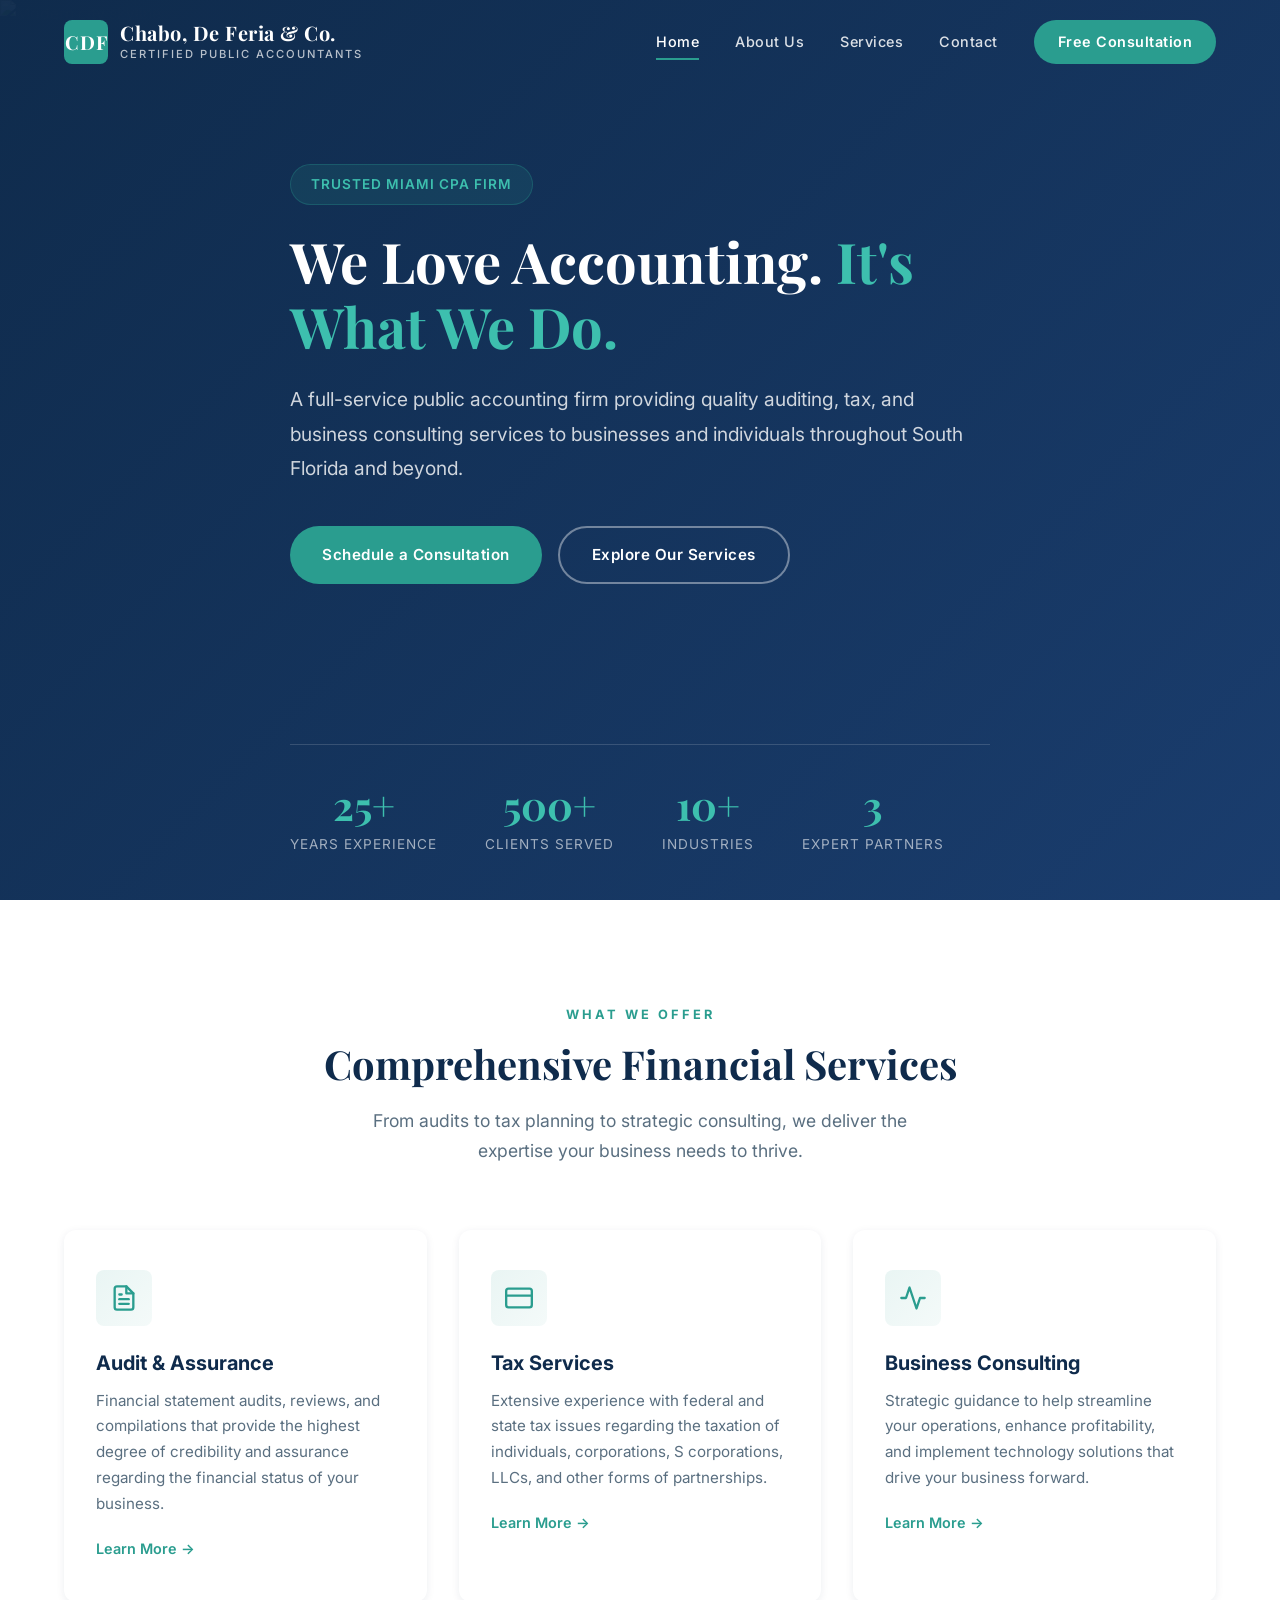
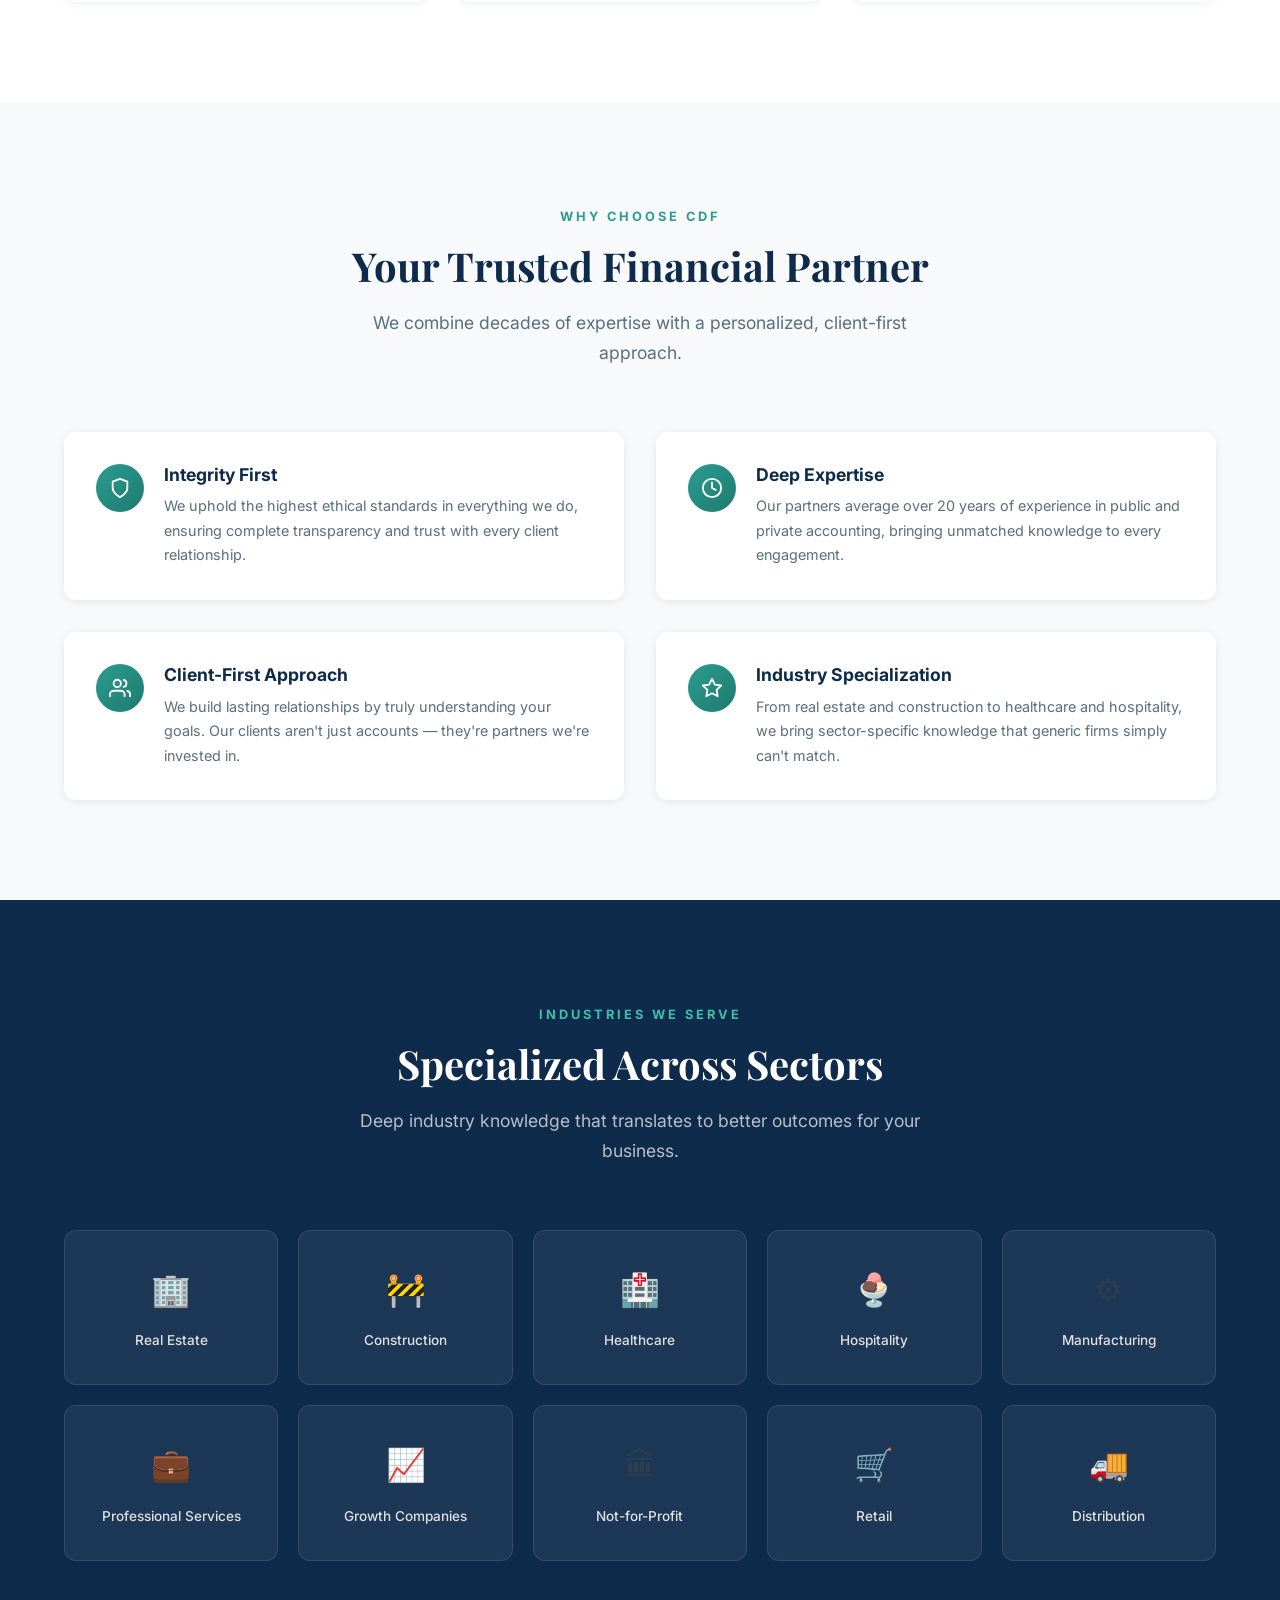
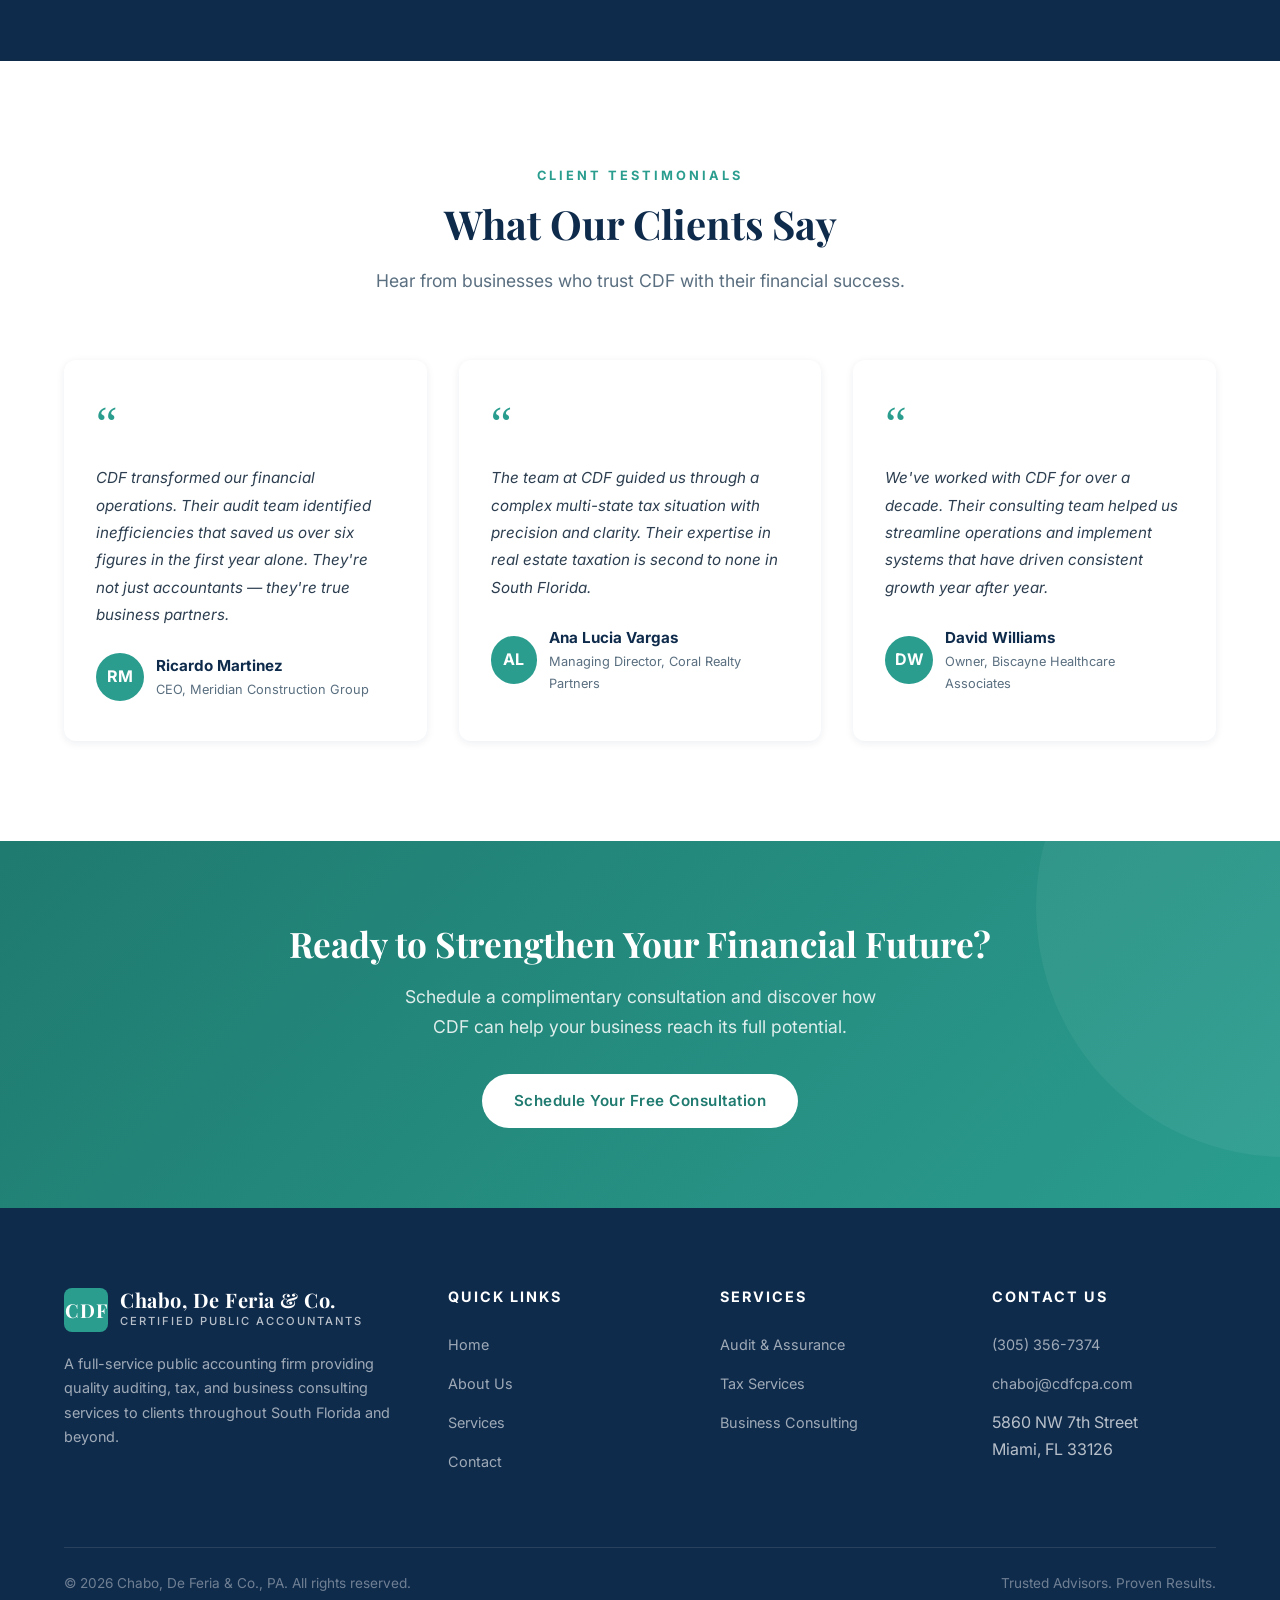
==== index.html @ 5c06ad26 "new file:   .claude/settings.json 	new file:   .claude/settings.local.json 	new file:   about.html 	" ====
<!DOCTYPE html>
<html lang="en">
<head>
    <meta charset="UTF-8">
    <meta name="viewport" content="width=device-width, initial-scale=1.0">
    <meta name="description" content="Chabo, De Feria & Co., PA - A full service public accounting firm providing quality auditing, tax, and business consulting services in Miami, FL.">
    <title>CDF CPA | Chabo, De Feria & Co., PA | Miami CPA Firm</title>
    <link rel="preconnect" href="https://fonts.googleapis.com">
    <link rel="preconnect" href="https://fonts.gstatic.com" crossorigin>
    <link href="https://fonts.googleapis.com/css2?family=Inter:wght@400;500;600;700&family=Playfair+Display:wght@600;700;800&display=swap" rel="stylesheet">
    <link rel="stylesheet" href="css/styles.css">
</head>
<body>

    <!-- Header -->
    <header class="header" id="header">
        <div class="container">
            <a href="index.html" class="logo">
                <div class="logo-mark">CDF</div>
                <div class="logo-text">
                    <span class="firm-name">Chabo, De Feria & Co.</span>
                    <span class="firm-subtitle">Certified Public Accountants</span>
                </div>
            </a>
            <nav class="nav-menu" id="navMenu">
                <a href="index.html" class="active">Home</a>
                <a href="about.html">About Us</a>
                <a href="services.html">Services</a>
                <a href="contact.html">Contact</a>
                <a href="contact.html" class="nav-cta">Free Consultation</a>
            </nav>
            <div class="nav-toggle" id="navToggle">
                <span></span>
                <span></span>
                <span></span>
            </div>
        </div>
    </header>

    <!-- Hero Section -->
    <section class="hero">
        <div class="hero-bg">
            <img src="https://images.unsplash.com/photo-1486406146926-c627a92ad1ab?w=1920&q=80" alt="Modern city skyline">
        </div>
        <div class="hero-overlay"></div>
        <div class="container">
            <div class="hero-content fade-up">
                <div class="hero-badge">Trusted Miami CPA Firm</div>
                <h1>We Love Accounting. <span>It's What We Do.</span></h1>
                <p>A full-service public accounting firm providing quality auditing, tax, and business consulting services to businesses and individuals throughout South Florida and beyond.</p>
                <div class="hero-buttons">
                    <a href="contact.html" class="btn btn-primary">Schedule a Consultation</a>
                    <a href="services.html" class="btn btn-secondary">Explore Our Services</a>
                </div>
            </div>
            <div class="hero-stats fade-up">
                <div class="hero-stat">
                    <div class="stat-number">25+</div>
                    <div class="stat-label">Years Experience</div>
                </div>
                <div class="hero-stat">
                    <div class="stat-number">500+</div>
                    <div class="stat-label">Clients Served</div>
                </div>
                <div class="hero-stat">
                    <div class="stat-number">10+</div>
                    <div class="stat-label">Industries</div>
                </div>
                <div class="hero-stat">
                    <div class="stat-number">3</div>
                    <div class="stat-label">Expert Partners</div>
                </div>
            </div>
        </div>
    </section>

    <!-- Services Overview -->
    <section class="section">
        <div class="container">
            <div class="section-header fade-up">
                <span class="overline">What We Offer</span>
                <h2>Comprehensive Financial Services</h2>
                <p>From audits to tax planning to strategic consulting, we deliver the expertise your business needs to thrive.</p>
            </div>
            <div class="services-grid">
                <div class="service-card fade-up">
                    <div class="service-icon">
                        <svg width="28" height="28" viewBox="0 0 24 24" fill="none" stroke="currentColor" stroke-width="2" stroke-linecap="round" stroke-linejoin="round"><path d="M14 2H6a2 2 0 0 0-2 2v16a2 2 0 0 0 2 2h12a2 2 0 0 0 2-2V8z"></path><polyline points="14 2 14 8 20 8"></polyline><line x1="16" y1="13" x2="8" y2="13"></line><line x1="16" y1="17" x2="8" y2="17"></line><polyline points="10 9 9 9 8 9"></polyline></svg>
                    </div>
                    <h3>Audit & Assurance</h3>
                    <p>Financial statement audits, reviews, and compilations that provide the highest degree of credibility and assurance regarding the financial status of your business.</p>
                    <a href="services.html#audit" class="learn-more">Learn More &rarr;</a>
                </div>
                <div class="service-card fade-up">
                    <div class="service-icon">
                        <svg width="28" height="28" viewBox="0 0 24 24" fill="none" stroke="currentColor" stroke-width="2" stroke-linecap="round" stroke-linejoin="round"><rect x="1" y="4" width="22" height="16" rx="2" ry="2"></rect><line x1="1" y1="10" x2="23" y2="10"></line></svg>
                    </div>
                    <h3>Tax Services</h3>
                    <p>Extensive experience with federal and state tax issues regarding the taxation of individuals, corporations, S corporations, LLCs, and other forms of partnerships.</p>
                    <a href="services.html#tax" class="learn-more">Learn More &rarr;</a>
                </div>
                <div class="service-card fade-up">
                    <div class="service-icon">
                        <svg width="28" height="28" viewBox="0 0 24 24" fill="none" stroke="currentColor" stroke-width="2" stroke-linecap="round" stroke-linejoin="round"><polyline points="22 12 18 12 15 21 9 3 6 12 2 12"></polyline></svg>
                    </div>
                    <h3>Business Consulting</h3>
                    <p>Strategic guidance to help streamline your operations, enhance profitability, and implement technology solutions that drive your business forward.</p>
                    <a href="services.html#consulting" class="learn-more">Learn More &rarr;</a>
                </div>
            </div>
        </div>
    </section>

    <!-- Why Choose Us -->
    <section class="section section-alt">
        <div class="container">
            <div class="section-header fade-up">
                <span class="overline">Why Choose CDF</span>
                <h2>Your Trusted Financial Partner</h2>
                <p>We combine decades of expertise with a personalized, client-first approach.</p>
            </div>
            <div class="values-grid">
                <div class="value-card fade-up">
                    <div class="value-icon">
                        <svg width="22" height="22" viewBox="0 0 24 24" fill="none" stroke="currentColor" stroke-width="2" stroke-linecap="round" stroke-linejoin="round"><path d="M12 22s8-4 8-10V5l-8-3-8 3v7c0 6 8 10 8 10z"></path></svg>
                    </div>
                    <div>
                        <h3>Integrity First</h3>
                        <p>We uphold the highest ethical standards in everything we do, ensuring complete transparency and trust with every client relationship.</p>
                    </div>
                </div>
                <div class="value-card fade-up">
                    <div class="value-icon">
                        <svg width="22" height="22" viewBox="0 0 24 24" fill="none" stroke="currentColor" stroke-width="2" stroke-linecap="round" stroke-linejoin="round"><circle cx="12" cy="12" r="10"></circle><polyline points="12 6 12 12 16 14"></polyline></svg>
                    </div>
                    <div>
                        <h3>Deep Expertise</h3>
                        <p>Our partners average over 20 years of experience in public and private accounting, bringing unmatched knowledge to every engagement.</p>
                    </div>
                </div>
                <div class="value-card fade-up">
                    <div class="value-icon">
                        <svg width="22" height="22" viewBox="0 0 24 24" fill="none" stroke="currentColor" stroke-width="2" stroke-linecap="round" stroke-linejoin="round"><path d="M17 21v-2a4 4 0 0 0-4-4H5a4 4 0 0 0-4 4v2"></path><circle cx="9" cy="7" r="4"></circle><path d="M23 21v-2a4 4 0 0 0-3-3.87"></path><path d="M16 3.13a4 4 0 0 1 0 7.75"></path></svg>
                    </div>
                    <div>
                        <h3>Client-First Approach</h3>
                        <p>We build lasting relationships by truly understanding your goals. Our clients aren't just accounts — they're partners we're invested in.</p>
                    </div>
                </div>
                <div class="value-card fade-up">
                    <div class="value-icon">
                        <svg width="22" height="22" viewBox="0 0 24 24" fill="none" stroke="currentColor" stroke-width="2" stroke-linecap="round" stroke-linejoin="round"><polygon points="12 2 15.09 8.26 22 9.27 17 14.14 18.18 21.02 12 17.77 5.82 21.02 7 14.14 2 9.27 8.91 8.26 12 2"></polygon></svg>
                    </div>
                    <div>
                        <h3>Industry Specialization</h3>
                        <p>From real estate and construction to healthcare and hospitality, we bring sector-specific knowledge that generic firms simply can't match.</p>
                    </div>
                </div>
            </div>
        </div>
    </section>

    <!-- Industries -->
    <section class="section section-dark">
        <div class="container">
            <div class="section-header fade-up">
                <span class="overline">Industries We Serve</span>
                <h2>Specialized Across Sectors</h2>
                <p>Deep industry knowledge that translates to better outcomes for your business.</p>
            </div>
            <div class="industries-grid fade-up">
                <div class="industry-item">
                    <div class="industry-icon">&#127970;</div>
                    <span>Real Estate</span>
                </div>
                <div class="industry-item">
                    <div class="industry-icon">&#128679;</div>
                    <span>Construction</span>
                </div>
                <div class="industry-item">
                    <div class="industry-icon">&#127973;</div>
                    <span>Healthcare</span>
                </div>
                <div class="industry-item">
                    <div class="industry-icon">&#127848;</div>
                    <span>Hospitality</span>
                </div>
                <div class="industry-item">
                    <div class="industry-icon">&#9881;</div>
                    <span>Manufacturing</span>
                </div>
                <div class="industry-item">
                    <div class="industry-icon">&#128188;</div>
                    <span>Professional Services</span>
                </div>
                <div class="industry-item">
                    <div class="industry-icon">&#128200;</div>
                    <span>Growth Companies</span>
                </div>
                <div class="industry-item">
                    <div class="industry-icon">&#127963;</div>
                    <span>Not-for-Profit</span>
                </div>
                <div class="industry-item">
                    <div class="industry-icon">&#128722;</div>
                    <span>Retail</span>
                </div>
                <div class="industry-item">
                    <div class="industry-icon">&#128666;</div>
                    <span>Distribution</span>
                </div>
            </div>
        </div>
    </section>

    <!-- Testimonials -->
    <section class="section">
        <div class="container">
            <div class="section-header fade-up">
                <span class="overline">Client Testimonials</span>
                <h2>What Our Clients Say</h2>
                <p>Hear from businesses who trust CDF with their financial success.</p>
            </div>
            <div class="testimonials-grid">
                <div class="testimonial-card fade-up">
                    <div class="quote-mark">&ldquo;</div>
                    <blockquote>CDF transformed our financial operations. Their audit team identified inefficiencies that saved us over six figures in the first year alone. They're not just accountants — they're true business partners.</blockquote>
                    <div class="testimonial-author">
                        <div class="author-avatar">RM</div>
                        <div>
                            <div class="author-name">Ricardo Martinez</div>
                            <div class="author-title">CEO, Meridian Construction Group</div>
                        </div>
                    </div>
                </div>
                <div class="testimonial-card fade-up">
                    <div class="quote-mark">&ldquo;</div>
                    <blockquote>The team at CDF guided us through a complex multi-state tax situation with precision and clarity. Their expertise in real estate taxation is second to none in South Florida.</blockquote>
                    <div class="testimonial-author">
                        <div class="author-avatar">AL</div>
                        <div>
                            <div class="author-name">Ana Lucia Vargas</div>
                            <div class="author-title">Managing Director, Coral Realty Partners</div>
                        </div>
                    </div>
                </div>
                <div class="testimonial-card fade-up">
                    <div class="quote-mark">&ldquo;</div>
                    <blockquote>We've worked with CDF for over a decade. Their consulting team helped us streamline operations and implement systems that have driven consistent growth year after year.</blockquote>
                    <div class="testimonial-author">
                        <div class="author-avatar">DW</div>
                        <div>
                            <div class="author-name">David Williams</div>
                            <div class="author-title">Owner, Biscayne Healthcare Associates</div>
                        </div>
                    </div>
                </div>
            </div>
        </div>
    </section>

    <!-- CTA Banner -->
    <section class="cta-banner">
        <div class="container fade-up">
            <h2>Ready to Strengthen Your Financial Future?</h2>
            <p>Schedule a complimentary consultation and discover how CDF can help your business reach its full potential.</p>
            <a href="contact.html" class="btn">Schedule Your Free Consultation</a>
        </div>
    </section>

    <!-- Footer -->
    <footer class="footer">
        <div class="container">
            <div class="footer-grid">
                <div class="footer-brand">
                    <a href="index.html" class="logo">
                        <div class="logo-mark">CDF</div>
                        <div class="logo-text">
                            <span class="firm-name">Chabo, De Feria & Co.</span>
                            <span class="firm-subtitle">Certified Public Accountants</span>
                        </div>
                    </a>
                    <p>A full-service public accounting firm providing quality auditing, tax, and business consulting services to clients throughout South Florida and beyond.</p>
                </div>
                <div>
                    <h4>Quick Links</h4>
                    <ul>
                        <li><a href="index.html">Home</a></li>
                        <li><a href="about.html">About Us</a></li>
                        <li><a href="services.html">Services</a></li>
                        <li><a href="contact.html">Contact</a></li>
                    </ul>
                </div>
                <div>
                    <h4>Services</h4>
                    <ul>
                        <li><a href="services.html#audit">Audit & Assurance</a></li>
                        <li><a href="services.html#tax">Tax Services</a></li>
                        <li><a href="services.html#consulting">Business Consulting</a></li>
                    </ul>
                </div>
                <div>
                    <h4>Contact Us</h4>
                    <ul>
                        <li><a href="tel:3053567374">(305) 356-7374</a></li>
                        <li><a href="mailto:chaboj@cdfcpa.com">chaboj@cdfcpa.com</a></li>
                        <li>5860 NW 7th Street<br>Miami, FL 33126</li>
                    </ul>
                </div>
            </div>
            <div class="footer-bottom">
                <p>&copy; 2026 Chabo, De Feria & Co., PA. All rights reserved.</p>
                <p>Trusted Advisors. Proven Results.</p>
            </div>
        </div>
    </footer>

    <script src="js/main.js"></script>
</body>
</html>
---- css/styles.css ----
/* ===== CSS Variables ===== */
:root {
    --primary: #0f2b4c;
    --primary-light: #1a3d6e;
    --accent: #2a9d8f;
    --accent-light: #3dbfae;
    --accent-dark: #1f7a6f;
    --gold: #d4a843;
    --white: #ffffff;
    --off-white: #f7f9fb;
    --light-gray: #e8edf2;
    --medium-gray: #8899aa;
    --dark-gray: #3d4f5f;
    --text: #2c3e50;
    --text-light: #5a6f80;
    --shadow-sm: 0 2px 8px rgba(15, 43, 76, 0.08);
    --shadow-md: 0 4px 20px rgba(15, 43, 76, 0.12);
    --shadow-lg: 0 8px 40px rgba(15, 43, 76, 0.16);
    --radius: 12px;
    --radius-sm: 8px;
    --transition: 0.3s cubic-bezier(0.4, 0, 0.2, 1);
}

/* ===== Reset & Base ===== */
*,
*::before,
*::after {
    margin: 0;
    padding: 0;
    box-sizing: border-box;
}

html {
    scroll-behavior: smooth;
    font-size: 16px;
}

body {
    font-family: 'Inter', -apple-system, BlinkMacSystemFont, 'Segoe UI', sans-serif;
    color: var(--text);
    line-height: 1.7;
    background: var(--white);
    overflow-x: hidden;
}

h1, h2, h3, h4, h5, h6 {
    font-family: 'Playfair Display', Georgia, serif;
    color: var(--primary);
    line-height: 1.3;
    font-weight: 700;
}

a {
    text-decoration: none;
    color: inherit;
    transition: color var(--transition);
}

img {
    max-width: 100%;
    height: auto;
    display: block;
}

ul {
    list-style: none;
}

.container {
    max-width: 1200px;
    margin: 0 auto;
    padding: 0 24px;
}

/* ===== Header ===== */
.header {
    position: fixed;
    top: 0;
    left: 0;
    width: 100%;
    z-index: 1000;
    background: transparent;
    transition: all var(--transition);
    padding: 20px 0;
}

.header.scrolled {
    background: rgba(15, 43, 76, 0.97);
    backdrop-filter: blur(12px);
    padding: 12px 0;
    box-shadow: var(--shadow-md);
}

.header .container {
    display: flex;
    justify-content: space-between;
    align-items: center;
}

.logo {
    display: flex;
    align-items: center;
    gap: 12px;
}

.logo-mark {
    width: 44px;
    height: 44px;
    background: var(--accent);
    border-radius: var(--radius-sm);
    display: flex;
    align-items: center;
    justify-content: center;
    font-family: 'Playfair Display', serif;
    font-weight: 700;
    font-size: 1.2rem;
    color: var(--white);
    letter-spacing: 1px;
}

.logo-text {
    display: flex;
    flex-direction: column;
}

.logo-text .firm-name {
    font-family: 'Playfair Display', serif;
    font-size: 1.25rem;
    font-weight: 700;
    color: var(--white);
    letter-spacing: 0.5px;
    line-height: 1.2;
}

.logo-text .firm-subtitle {
    font-size: 0.7rem;
    color: rgba(255, 255, 255, 0.7);
    text-transform: uppercase;
    letter-spacing: 2px;
    font-weight: 500;
}

.nav-menu {
    display: flex;
    align-items: center;
    gap: 36px;
}

.nav-menu a {
    color: rgba(255, 255, 255, 0.85);
    font-size: 0.9rem;
    font-weight: 500;
    letter-spacing: 0.5px;
    position: relative;
    padding: 4px 0;
}

.nav-menu a::after {
    content: '';
    position: absolute;
    bottom: -2px;
    left: 0;
    width: 0;
    height: 2px;
    background: var(--accent);
    transition: width var(--transition);
}

.nav-menu a:hover {
    color: var(--white);
}

.nav-menu a:hover::after {
    width: 100%;
}

.nav-menu a.active {
    color: var(--white);
}

.nav-menu a.active::after {
    width: 100%;
}

.nav-cta {
    background: var(--accent) !important;
    color: var(--white) !important;
    padding: 10px 24px !important;
    border-radius: 50px;
    font-weight: 600 !important;
    letter-spacing: 0.5px;
    transition: all var(--transition) !important;
}

.nav-cta::after {
    display: none !important;
}

.nav-cta:hover {
    background: var(--accent-light) !important;
    transform: translateY(-1px);
    box-shadow: 0 4px 15px rgba(42, 157, 143, 0.4);
}

/* Mobile Nav */
.nav-toggle {
    display: none;
    flex-direction: column;
    gap: 5px;
    cursor: pointer;
    padding: 4px;
    z-index: 1001;
}

.nav-toggle span {
    width: 26px;
    height: 2px;
    background: var(--white);
    border-radius: 2px;
    transition: all var(--transition);
}

.nav-toggle.active span:nth-child(1) {
    transform: rotate(45deg) translate(5px, 5px);
}

.nav-toggle.active span:nth-child(2) {
    opacity: 0;
}

.nav-toggle.active span:nth-child(3) {
    transform: rotate(-45deg) translate(5px, -5px);
}

/* ===== Buttons ===== */
.btn {
    display: inline-flex;
    align-items: center;
    gap: 8px;
    padding: 14px 32px;
    border-radius: 50px;
    font-weight: 600;
    font-size: 0.95rem;
    letter-spacing: 0.5px;
    transition: all var(--transition);
    border: none;
    cursor: pointer;
    font-family: inherit;
}

.btn-primary {
    background: var(--accent);
    color: var(--white);
}

.btn-primary:hover {
    background: var(--accent-light);
    transform: translateY(-2px);
    box-shadow: 0 6px 20px rgba(42, 157, 143, 0.35);
}

.btn-secondary {
    background: transparent;
    color: var(--white);
    border: 2px solid rgba(255, 255, 255, 0.4);
}

.btn-secondary:hover {
    border-color: var(--white);
    background: rgba(255, 255, 255, 0.1);
    transform: translateY(-2px);
}

.btn-outline {
    background: transparent;
    color: var(--accent);
    border: 2px solid var(--accent);
}

.btn-outline:hover {
    background: var(--accent);
    color: var(--white);
    transform: translateY(-2px);
    box-shadow: 0 6px 20px rgba(42, 157, 143, 0.35);
}

.btn-dark {
    background: var(--primary);
    color: var(--white);
}

.btn-dark:hover {
    background: var(--primary-light);
    transform: translateY(-2px);
    box-shadow: 0 6px 20px rgba(15, 43, 76, 0.35);
}

/* ===== Hero Section ===== */
.hero {
    position: relative;
    min-height: 100vh;
    display: flex;
    align-items: center;
    background: linear-gradient(135deg, var(--primary) 0%, var(--primary-light) 100%);
    overflow: hidden;
}

.hero-bg {
    position: absolute;
    inset: 0;
    z-index: 0;
}

.hero-bg img {
    width: 100%;
    height: 100%;
    object-fit: cover;
    opacity: 0.2;
}

.hero-overlay {
    position: absolute;
    inset: 0;
    background: linear-gradient(135deg, rgba(15, 43, 76, 0.85) 0%, rgba(26, 61, 110, 0.75) 100%);
    z-index: 1;
}

.hero-content {
    position: relative;
    z-index: 2;
    max-width: 700px;
    padding: 120px 0 80px;
}

.hero-badge {
    display: inline-flex;
    align-items: center;
    gap: 8px;
    background: rgba(42, 157, 143, 0.15);
    border: 1px solid rgba(42, 157, 143, 0.3);
    padding: 8px 20px;
    border-radius: 50px;
    color: var(--accent-light);
    font-size: 0.85rem;
    font-weight: 600;
    letter-spacing: 1px;
    text-transform: uppercase;
    margin-bottom: 24px;
}

.hero h1 {
    font-size: 3.5rem;
    color: var(--white);
    margin-bottom: 24px;
    line-height: 1.15;
}

.hero h1 span {
    color: var(--accent-light);
}

.hero p {
    font-size: 1.2rem;
    color: rgba(255, 255, 255, 0.8);
    margin-bottom: 40px;
    line-height: 1.8;
}

.hero-buttons {
    display: flex;
    gap: 16px;
    flex-wrap: wrap;
}

.hero-stats {
    position: relative;
    z-index: 2;
    display: flex;
    gap: 48px;
    margin-top: 80px;
    padding-top: 40px;
    border-top: 1px solid rgba(255, 255, 255, 0.15);
}

.hero-stat {
    text-align: center;
}

.hero-stat .stat-number {
    font-family: 'Playfair Display', serif;
    font-size: 2.5rem;
    font-weight: 700;
    color: var(--accent-light);
    line-height: 1;
}

.hero-stat .stat-label {
    font-size: 0.85rem;
    color: rgba(255, 255, 255, 0.6);
    margin-top: 8px;
    text-transform: uppercase;
    letter-spacing: 1px;
}

/* ===== Page Hero (inner pages) ===== */
.page-hero {
    position: relative;
    padding: 180px 0 100px;
    background: linear-gradient(135deg, var(--primary) 0%, var(--primary-light) 100%);
    overflow: hidden;
}

.page-hero-bg {
    position: absolute;
    inset: 0;
    z-index: 0;
}

.page-hero-bg img {
    width: 100%;
    height: 100%;
    object-fit: cover;
    opacity: 0.15;
}

.page-hero-overlay {
    position: absolute;
    inset: 0;
    background: linear-gradient(135deg, rgba(15, 43, 76, 0.88) 0%, rgba(26, 61, 110, 0.78) 100%);
    z-index: 1;
}

.page-hero-content {
    position: relative;
    z-index: 2;
    text-align: center;
}

.page-hero h1 {
    font-size: 3rem;
    color: var(--white);
    margin-bottom: 16px;
}

.page-hero p {
    font-size: 1.15rem;
    color: rgba(255, 255, 255, 0.75);
    max-width: 600px;
    margin: 0 auto;
}

/* ===== Sections ===== */
.section {
    padding: 100px 0;
}

.section-alt {
    background: var(--off-white);
}

.section-dark {
    background: var(--primary);
}

.section-header {
    text-align: center;
    margin-bottom: 64px;
}

.section-header .overline {
    display: inline-block;
    font-size: 0.8rem;
    font-weight: 700;
    text-transform: uppercase;
    letter-spacing: 3px;
    color: var(--accent);
    margin-bottom: 12px;
}

.section-header h2 {
    font-size: 2.5rem;
    margin-bottom: 16px;
}

.section-header p {
    font-size: 1.1rem;
    color: var(--text-light);
    max-width: 600px;
    margin: 0 auto;
}

.section-dark .section-header .overline {
    color: var(--accent-light);
}

.section-dark .section-header h2 {
    color: var(--white);
}

.section-dark .section-header p {
    color: rgba(255, 255, 255, 0.7);
}

/* ===== Services Grid ===== */
.services-grid {
    display: grid;
    grid-template-columns: repeat(3, 1fr);
    gap: 32px;
}

.service-card {
    background: var(--white);
    border-radius: var(--radius);
    padding: 40px 32px;
    box-shadow: var(--shadow-sm);
    transition: all var(--transition);
    position: relative;
    overflow: hidden;
}

.service-card::before {
    content: '';
    position: absolute;
    top: 0;
    left: 0;
    width: 100%;
    height: 4px;
    background: var(--accent);
    transform: scaleX(0);
    transform-origin: left;
    transition: transform var(--transition);
}

.service-card:hover {
    transform: translateY(-8px);
    box-shadow: var(--shadow-lg);
}

.service-card:hover::before {
    transform: scaleX(1);
}

.service-icon {
    width: 56px;
    height: 56px;
    background: linear-gradient(135deg, rgba(42, 157, 143, 0.1), rgba(42, 157, 143, 0.05));
    border-radius: var(--radius-sm);
    display: flex;
    align-items: center;
    justify-content: center;
    margin-bottom: 24px;
    font-size: 1.5rem;
    color: var(--accent);
}

.service-card h3 {
    font-size: 1.25rem;
    margin-bottom: 12px;
    font-family: 'Inter', sans-serif;
    font-weight: 700;
}

.service-card p {
    color: var(--text-light);
    font-size: 0.95rem;
    line-height: 1.7;
}

.service-card .learn-more {
    display: inline-flex;
    align-items: center;
    gap: 6px;
    margin-top: 20px;
    color: var(--accent);
    font-weight: 600;
    font-size: 0.9rem;
}

.service-card .learn-more:hover {
    gap: 10px;
}

/* ===== Values / Features ===== */
.values-grid {
    display: grid;
    grid-template-columns: repeat(2, 1fr);
    gap: 32px;
}

.value-card {
    display: flex;
    gap: 20px;
    padding: 32px;
    background: var(--white);
    border-radius: var(--radius);
    box-shadow: var(--shadow-sm);
    transition: all var(--transition);
}

.value-card:hover {
    box-shadow: var(--shadow-md);
    transform: translateY(-4px);
}

.value-icon {
    flex-shrink: 0;
    width: 48px;
    height: 48px;
    background: linear-gradient(135deg, var(--accent), var(--accent-dark));
    border-radius: 50%;
    display: flex;
    align-items: center;
    justify-content: center;
    color: var(--white);
    font-size: 1.2rem;
}

.value-card h3 {
    font-size: 1.1rem;
    margin-bottom: 8px;
    font-family: 'Inter', sans-serif;
    font-weight: 700;
}

.value-card p {
    color: var(--text-light);
    font-size: 0.9rem;
}

/* ===== Industries ===== */
.industries-grid {
    display: grid;
    grid-template-columns: repeat(5, 1fr);
    gap: 20px;
}

.industry-item {
    text-align: center;
    padding: 32px 16px;
    background: rgba(255, 255, 255, 0.06);
    border: 1px solid rgba(255, 255, 255, 0.1);
    border-radius: var(--radius);
    transition: all var(--transition);
}

.industry-item:hover {
    background: rgba(42, 157, 143, 0.1);
    border-color: var(--accent);
    transform: translateY(-4px);
}

.industry-item .industry-icon {
    font-size: 2rem;
    margin-bottom: 12px;
}

.industry-item span {
    display: block;
    color: rgba(255, 255, 255, 0.85);
    font-size: 0.85rem;
    font-weight: 500;
}

/* ===== Team Section ===== */
.team-grid {
    display: grid;
    grid-template-columns: repeat(3, 1fr);
    gap: 32px;
}

.team-card {
    background: var(--white);
    border-radius: var(--radius);
    overflow: hidden;
    box-shadow: var(--shadow-sm);
    transition: all var(--transition);
}

.team-card:hover {
    transform: translateY(-8px);
    box-shadow: var(--shadow-lg);
}

.team-card-image {
    height: 300px;
    overflow: hidden;
    position: relative;
}

.team-card-image img {
    width: 100%;
    height: 100%;
    object-fit: cover;
    transition: transform var(--transition);
}

.team-card:hover .team-card-image img {
    transform: scale(1.05);
}

.team-card-body {
    padding: 28px;
}

.team-card h3 {
    font-size: 1.2rem;
    margin-bottom: 4px;
    font-family: 'Inter', sans-serif;
    font-weight: 700;
}

.team-card .team-title {
    color: var(--accent);
    font-size: 0.85rem;
    font-weight: 600;
    text-transform: uppercase;
    letter-spacing: 1px;
    margin-bottom: 12px;
}

.team-card p {
    color: var(--text-light);
    font-size: 0.9rem;
    line-height: 1.7;
}

.team-card .team-contact {
    margin-top: 16px;
    padding-top: 16px;
    border-top: 1px solid var(--light-gray);
    display: flex;
    flex-direction: column;
    gap: 6px;
}

.team-card .team-contact a {
    color: var(--text-light);
    font-size: 0.85rem;
    display: flex;
    align-items: center;
    gap: 8px;
}

.team-card .team-contact a:hover {
    color: var(--accent);
}

/* ===== Testimonials ===== */
.testimonials-grid {
    display: grid;
    grid-template-columns: repeat(3, 1fr);
    gap: 32px;
}

.testimonial-card {
    background: var(--white);
    border-radius: var(--radius);
    padding: 40px 32px;
    box-shadow: var(--shadow-sm);
    position: relative;
    transition: all var(--transition);
}

.testimonial-card:hover {
    box-shadow: var(--shadow-md);
    transform: translateY(-4px);
}

.testimonial-card .quote-mark {
    font-size: 3rem;
    color: var(--accent);
    line-height: 1;
    margin-bottom: 16px;
    font-family: Georgia, serif;
}

.testimonial-card blockquote {
    color: var(--text);
    font-size: 0.95rem;
    font-style: italic;
    line-height: 1.8;
    margin-bottom: 24px;
}

.testimonial-author {
    display: flex;
    align-items: center;
    gap: 12px;
}

.testimonial-author .author-avatar {
    width: 48px;
    height: 48px;
    border-radius: 50%;
    background: var(--accent);
    display: flex;
    align-items: center;
    justify-content: center;
    color: var(--white);
    font-weight: 700;
    font-size: 1rem;
}

.testimonial-author .author-name {
    font-weight: 700;
    color: var(--primary);
    font-size: 0.95rem;
}

.testimonial-author .author-title {
    color: var(--text-light);
    font-size: 0.8rem;
}

/* ===== CTA Banner ===== */
.cta-banner {
    background: linear-gradient(135deg, var(--accent-dark) 0%, var(--accent) 100%);
    padding: 80px 0;
    text-align: center;
    position: relative;
    overflow: hidden;
}

.cta-banner::before {
    content: '';
    position: absolute;
    top: -50%;
    right: -20%;
    width: 500px;
    height: 500px;
    background: rgba(255, 255, 255, 0.05);
    border-radius: 50%;
}

.cta-banner h2 {
    color: var(--white);
    font-size: 2.2rem;
    margin-bottom: 16px;
}

.cta-banner p {
    color: rgba(255, 255, 255, 0.85);
    font-size: 1.1rem;
    max-width: 500px;
    margin: 0 auto 32px;
}

.cta-banner .btn {
    background: var(--white);
    color: var(--accent-dark);
}

.cta-banner .btn:hover {
    background: var(--off-white);
    transform: translateY(-2px);
    box-shadow: 0 6px 20px rgba(0, 0, 0, 0.2);
}

/* ===== Service Detail (services page) ===== */
.service-detail {
    display: flex;
    gap: 60px;
    align-items: center;
    padding: 80px 0;
}

.service-detail:nth-child(even) {
    flex-direction: row-reverse;
}

.service-detail-content {
    flex: 1;
}

.service-detail-content .overline {
    display: inline-block;
    font-size: 0.8rem;
    font-weight: 700;
    text-transform: uppercase;
    letter-spacing: 3px;
    color: var(--accent);
    margin-bottom: 12px;
}

.service-detail-content h2 {
    font-size: 2rem;
    margin-bottom: 16px;
}

.service-detail-content p {
    color: var(--text-light);
    margin-bottom: 24px;
    line-height: 1.8;
}

.service-detail-content ul {
    display: grid;
    grid-template-columns: 1fr 1fr;
    gap: 12px;
    margin-bottom: 32px;
}

.service-detail-content ul li {
    display: flex;
    align-items: flex-start;
    gap: 10px;
    color: var(--text);
    font-size: 0.9rem;
}

.service-detail-content ul li::before {
    content: '\2713';
    color: var(--accent);
    font-weight: 700;
    flex-shrink: 0;
    margin-top: 2px;
}

.service-detail-image {
    flex: 1;
    border-radius: var(--radius);
    overflow: hidden;
    box-shadow: var(--shadow-lg);
    max-height: 400px;
}

.service-detail-image img {
    width: 100%;
    height: 100%;
    object-fit: cover;
}

/* ===== Process Steps ===== */
.process-grid {
    display: grid;
    grid-template-columns: repeat(4, 1fr);
    gap: 32px;
    position: relative;
}

.process-grid::before {
    content: '';
    position: absolute;
    top: 40px;
    left: 10%;
    width: 80%;
    height: 2px;
    background: linear-gradient(to right, var(--accent), var(--accent-light));
    z-index: 0;
}

.process-step {
    text-align: center;
    position: relative;
    z-index: 1;
}

.process-step .step-number {
    width: 80px;
    height: 80px;
    border-radius: 50%;
    background: var(--white);
    border: 3px solid var(--accent);
    display: flex;
    align-items: center;
    justify-content: center;
    margin: 0 auto 24px;
    font-family: 'Playfair Display', serif;
    font-size: 1.5rem;
    font-weight: 700;
    color: var(--accent);
}

.process-step h3 {
    font-size: 1.1rem;
    margin-bottom: 8px;
    font-family: 'Inter', sans-serif;
    font-weight: 700;
}

.process-step p {
    color: var(--text-light);
    font-size: 0.9rem;
}

/* ===== About Story ===== */
.about-story {
    display: flex;
    gap: 60px;
    align-items: center;
}

.about-story-content {
    flex: 1;
}

.about-story-content h2 {
    font-size: 2.2rem;
    margin-bottom: 20px;
}

.about-story-content p {
    color: var(--text-light);
    margin-bottom: 16px;
    line-height: 1.8;
}

.about-story-image {
    flex: 1;
    border-radius: var(--radius);
    overflow: hidden;
    box-shadow: var(--shadow-lg);
}

.about-story-image img {
    width: 100%;
    height: 100%;
    object-fit: cover;
}

/* ===== Contact Page ===== */
.contact-grid {
    display: grid;
    grid-template-columns: 1fr 1.2fr;
    gap: 60px;
}

.contact-info-cards {
    display: flex;
    flex-direction: column;
    gap: 24px;
}

.contact-info-card {
    display: flex;
    gap: 16px;
    padding: 24px;
    background: var(--off-white);
    border-radius: var(--radius);
    transition: all var(--transition);
}

.contact-info-card:hover {
    background: var(--white);
    box-shadow: var(--shadow-md);
    transform: translateX(4px);
}

.contact-info-card .card-icon {
    flex-shrink: 0;
    width: 48px;
    height: 48px;
    background: var(--accent);
    border-radius: var(--radius-sm);
    display: flex;
    align-items: center;
    justify-content: center;
    color: var(--white);
    font-size: 1.2rem;
}

.contact-info-card h3 {
    font-size: 1rem;
    margin-bottom: 4px;
    font-family: 'Inter', sans-serif;
    font-weight: 700;
}

.contact-info-card p,
.contact-info-card a {
    color: var(--text-light);
    font-size: 0.9rem;
}

.contact-info-card a:hover {
    color: var(--accent);
}

.contact-form {
    background: var(--white);
    border-radius: var(--radius);
    padding: 48px;
    box-shadow: var(--shadow-md);
}

.contact-form h3 {
    font-size: 1.5rem;
    margin-bottom: 8px;
}

.contact-form > p {
    color: var(--text-light);
    margin-bottom: 32px;
    font-size: 0.95rem;
}

.form-row {
    display: grid;
    grid-template-columns: 1fr 1fr;
    gap: 20px;
}

.form-group {
    margin-bottom: 20px;
}

.form-group label {
    display: block;
    font-size: 0.85rem;
    font-weight: 600;
    color: var(--text);
    margin-bottom: 8px;
}

.form-group input,
.form-group select,
.form-group textarea {
    width: 100%;
    padding: 12px 16px;
    border: 2px solid var(--light-gray);
    border-radius: var(--radius-sm);
    font-family: inherit;
    font-size: 0.95rem;
    color: var(--text);
    transition: all var(--transition);
    background: var(--white);
}

.form-group input:focus,
.form-group select:focus,
.form-group textarea:focus {
    outline: none;
    border-color: var(--accent);
    box-shadow: 0 0 0 3px rgba(42, 157, 143, 0.1);
}

.form-group textarea {
    resize: vertical;
    min-height: 120px;
}

.form-group select {
    appearance: none;
    background-image: url("data:image/svg+xml,%3Csvg xmlns='http://www.w3.org/2000/svg' width='12' height='12' viewBox='0 0 24 24' fill='none' stroke='%238899aa' stroke-width='2'%3E%3Cpath d='M6 9l6 6 6-6'/%3E%3C/svg%3E");
    background-repeat: no-repeat;
    background-position: right 16px center;
    padding-right: 40px;
}

.form-submit-btn {
    width: 100%;
    padding: 16px;
    background: var(--accent);
    color: var(--white);
    border: none;
    border-radius: var(--radius-sm);
    font-family: inherit;
    font-size: 1rem;
    font-weight: 600;
    cursor: pointer;
    transition: all var(--transition);
}

.form-submit-btn:hover {
    background: var(--accent-dark);
    transform: translateY(-2px);
    box-shadow: 0 4px 15px rgba(42, 157, 143, 0.35);
}

/* Map embed */
.contact-map {
    margin-top: 60px;
    border-radius: var(--radius);
    overflow: hidden;
    box-shadow: var(--shadow-md);
}

.contact-map iframe {
    width: 100%;
    height: 350px;
    border: none;
}

/* ===== Footer ===== */
.footer {
    background: var(--primary);
    padding: 80px 0 0;
    color: rgba(255, 255, 255, 0.7);
}

.footer-grid {
    display: grid;
    grid-template-columns: 1.5fr 1fr 1fr 1fr;
    gap: 48px;
    padding-bottom: 60px;
    border-bottom: 1px solid rgba(255, 255, 255, 0.1);
}

.footer-brand .logo {
    margin-bottom: 20px;
}

.footer-brand p {
    font-size: 0.9rem;
    line-height: 1.7;
    color: rgba(255, 255, 255, 0.6);
}

.footer h4 {
    color: var(--white);
    font-family: 'Inter', sans-serif;
    font-size: 0.9rem;
    font-weight: 700;
    text-transform: uppercase;
    letter-spacing: 2px;
    margin-bottom: 24px;
}

.footer ul li {
    margin-bottom: 12px;
}

.footer ul li a {
    color: rgba(255, 255, 255, 0.6);
    font-size: 0.9rem;
    transition: all var(--transition);
}

.footer ul li a:hover {
    color: var(--accent-light);
    padding-left: 4px;
}

.footer-bottom {
    padding: 24px 0;
    display: flex;
    justify-content: space-between;
    align-items: center;
    font-size: 0.85rem;
}

.footer-bottom p {
    color: rgba(255, 255, 255, 0.4);
}

/* ===== Animations ===== */
.fade-up {
    opacity: 0;
    transform: translateY(30px);
    transition: opacity 0.6s ease, transform 0.6s ease;
}

.fade-up.visible {
    opacity: 1;
    transform: translateY(0);
}

/* ===== Responsive ===== */
@media (max-width: 1024px) {
    .services-grid,
    .testimonials-grid,
    .team-grid {
        grid-template-columns: repeat(2, 1fr);
    }

    .industries-grid {
        grid-template-columns: repeat(3, 1fr);
    }

    .process-grid {
        grid-template-columns: repeat(2, 1fr);
    }

    .process-grid::before {
        display: none;
    }

    .hero h1 {
        font-size: 2.8rem;
    }

    .hero-stats {
        gap: 32px;
    }

    .service-detail {
        flex-direction: column !important;
        gap: 32px;
    }

    .about-story {
        flex-direction: column;
        gap: 32px;
    }

    .footer-grid {
        grid-template-columns: 1fr 1fr;
    }
}

@media (max-width: 768px) {
    .nav-toggle {
        display: flex;
    }

    .nav-menu {
        position: fixed;
        top: 0;
        right: -100%;
        width: 280px;
        height: 100vh;
        background: var(--primary);
        flex-direction: column;
        padding: 100px 32px 32px;
        gap: 24px;
        transition: right var(--transition);
        box-shadow: -4px 0 20px rgba(0, 0, 0, 0.3);
    }

    .nav-menu.open {
        right: 0;
    }

    .nav-menu a {
        font-size: 1rem;
    }

    .hero h1 {
        font-size: 2.2rem;
    }

    .hero-stats {
        flex-wrap: wrap;
        gap: 24px;
    }

    .hero-stat {
        flex: 1 1 40%;
    }

    .section {
        padding: 60px 0;
    }

    .section-header h2 {
        font-size: 2rem;
    }

    .services-grid,
    .testimonials-grid,
    .values-grid,
    .team-grid {
        grid-template-columns: 1fr;
    }

    .industries-grid {
        grid-template-columns: repeat(2, 1fr);
    }

    .process-grid {
        grid-template-columns: 1fr;
    }

    .contact-grid {
        grid-template-columns: 1fr;
    }

    .form-row {
        grid-template-columns: 1fr;
    }

    .footer-grid {
        grid-template-columns: 1fr;
        gap: 32px;
    }

    .footer-bottom {
        flex-direction: column;
        gap: 8px;
        text-align: center;
    }

    .page-hero {
        padding: 140px 0 60px;
    }

    .page-hero h1 {
        font-size: 2.2rem;
    }
}

@media (max-width: 480px) {
    .hero h1 {
        font-size: 1.8rem;
    }

    .hero p {
        font-size: 1rem;
    }

    .hero-buttons {
        flex-direction: column;
    }

    .hero-stat .stat-number {
        font-size: 2rem;
    }

    .contact-form {
        padding: 28px;
    }
}
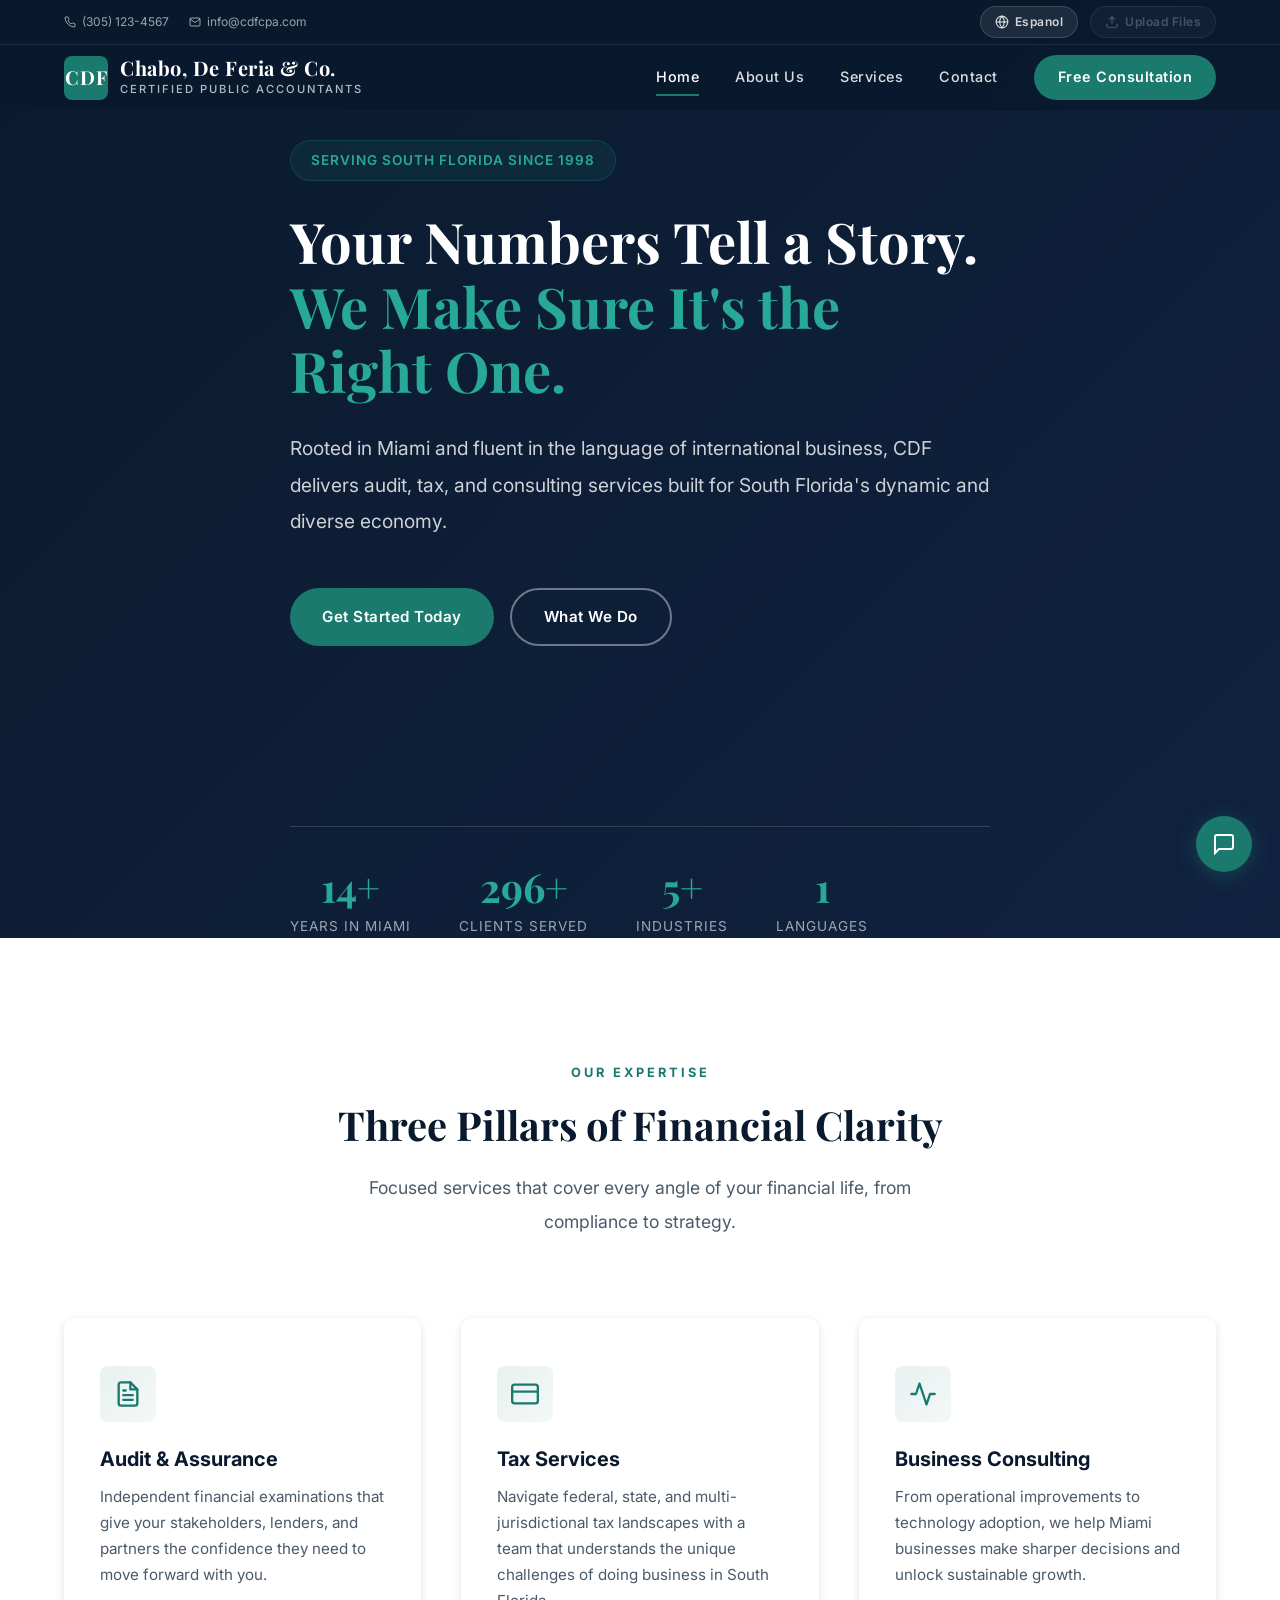
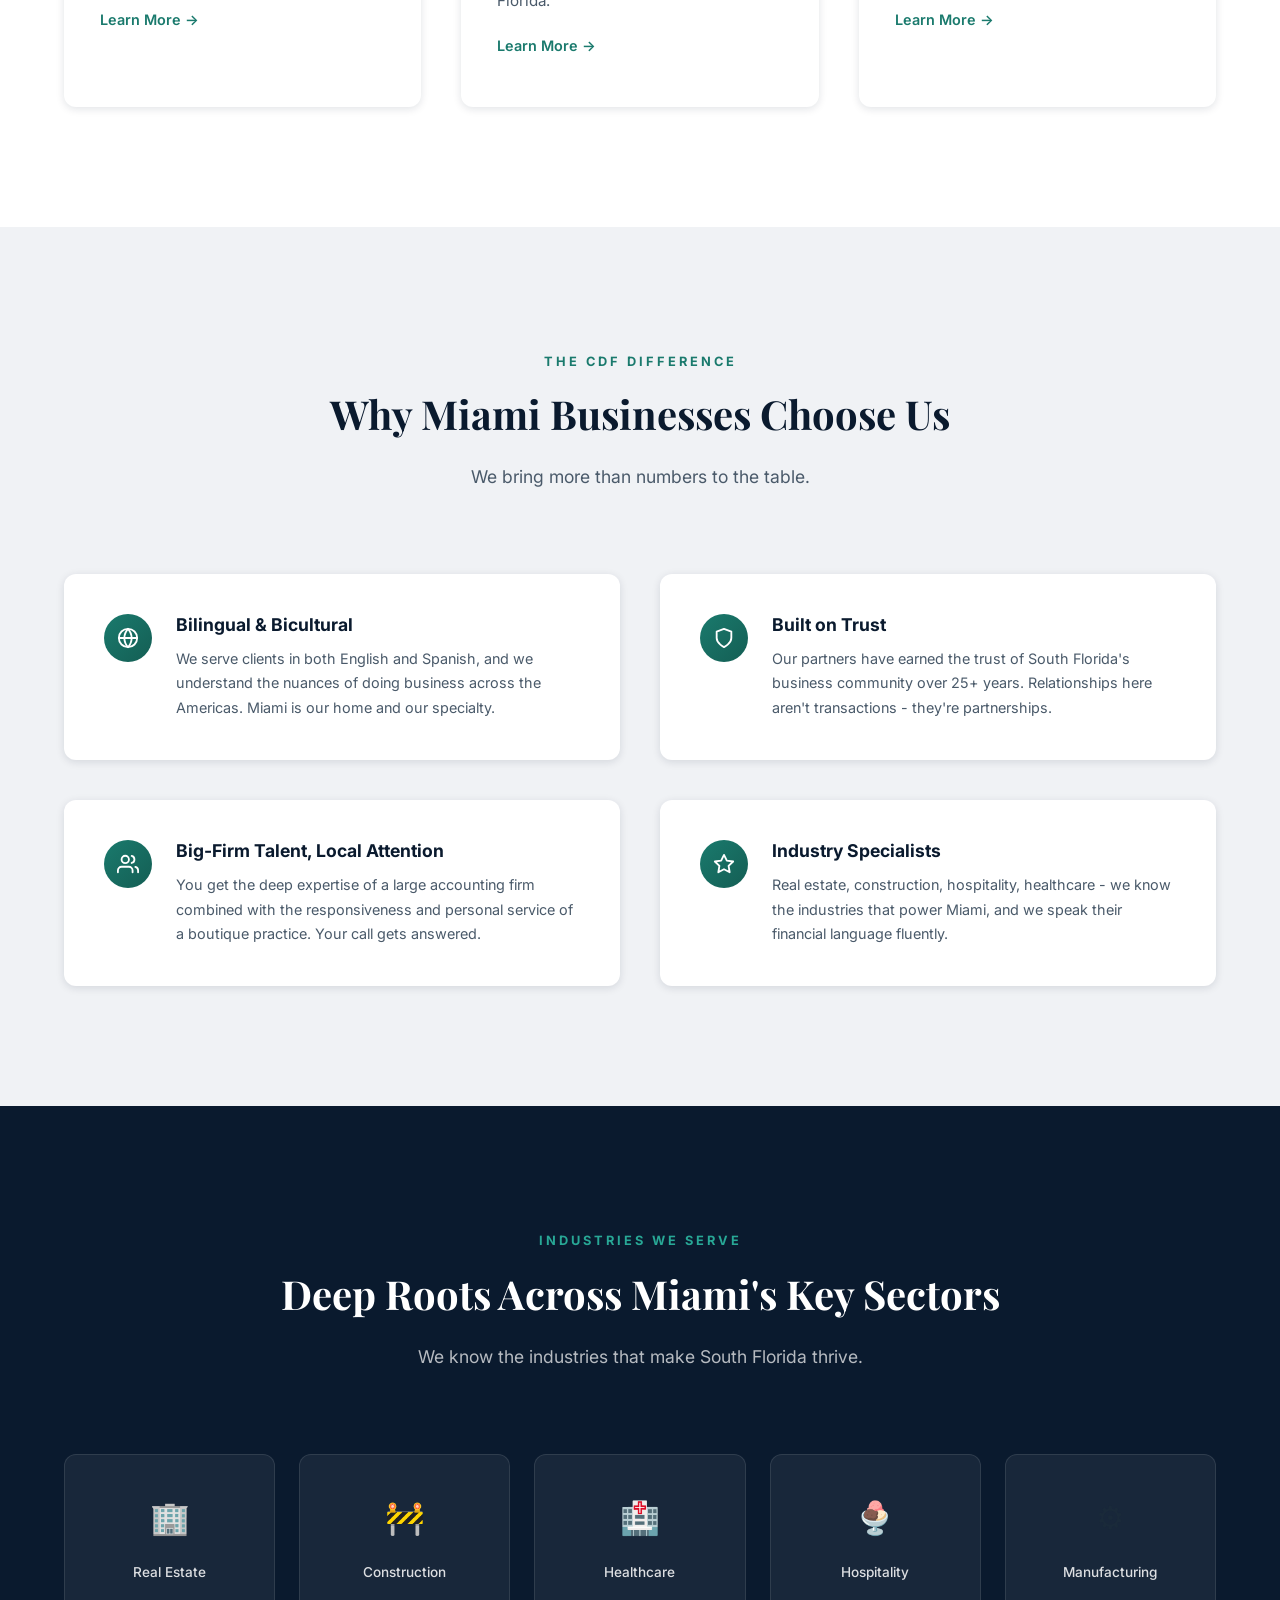
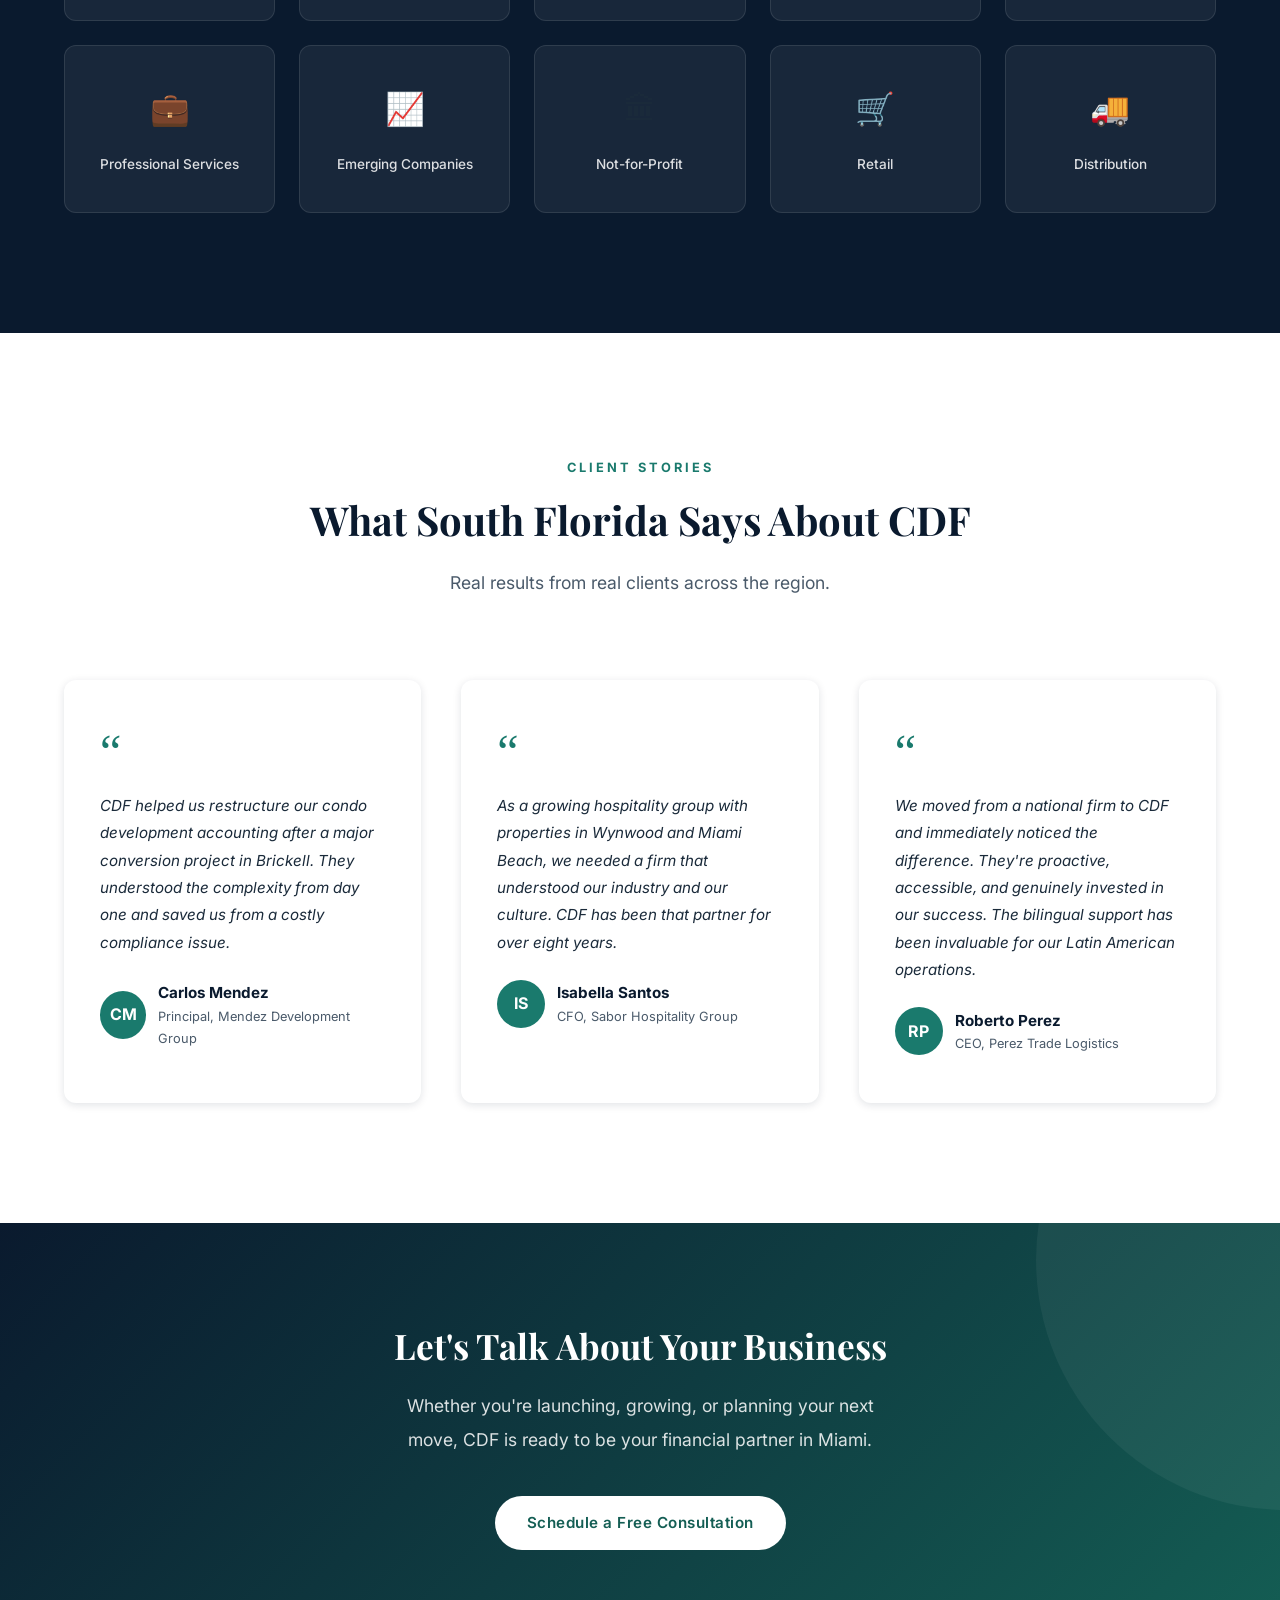
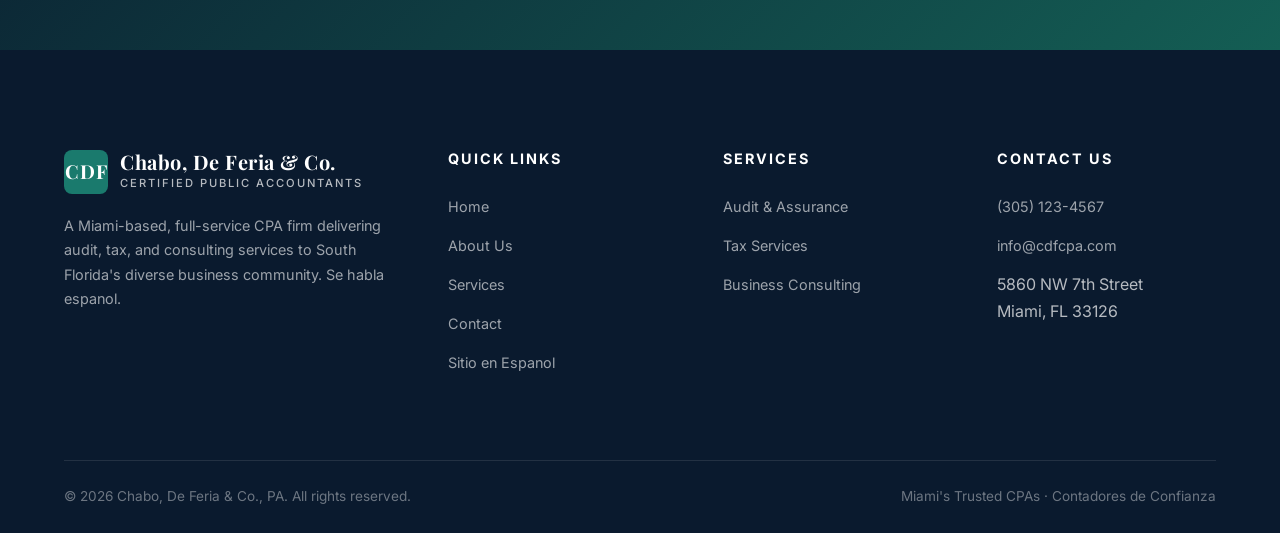
==== commit 486572ba: "Merge headers, narrow layout, update phone and email - Combined top bar and header into single unifi" ====
--- a/index.html
+++ b/index.html
@@ -3,7 +3,7 @@
 <head>
     <meta charset="UTF-8">
     <meta name="viewport" content="width=device-width, initial-scale=1.0">
-    <meta name="description" content="Chabo, De Feria & Co., PA - A full service public accounting firm providing quality auditing, tax, and business consulting services in Miami, FL.">
+    <meta name="description" content="Chabo, De Feria & Co., PA - Miami's trusted CPA firm. Expert auditing, tax, and consulting services for South Florida's diverse business community. Se habla Espanol.">
     <title>CDF CPA | Chabo, De Feria & Co., PA | Miami CPA Firm</title>
     <link rel="preconnect" href="https://fonts.googleapis.com">
     <link rel="preconnect" href="https://fonts.gstatic.com" crossorigin>
@@ -14,25 +14,52 @@
 
     <!-- Header -->
     <header class="header" id="header">
-        <div class="container">
-            <a href="index.html" class="logo">
-                <div class="logo-mark">CDF</div>
-                <div class="logo-text">
-                    <span class="firm-name">Chabo, De Feria & Co.</span>
-                    <span class="firm-subtitle">Certified Public Accountants</span>
-                </div>
-            </a>
-            <nav class="nav-menu" id="navMenu">
-                <a href="index.html" class="active">Home</a>
-                <a href="about.html">About Us</a>
-                <a href="services.html">Services</a>
-                <a href="contact.html">Contact</a>
-                <a href="contact.html" class="nav-cta">Free Consultation</a>
-            </nav>
-            <div class="nav-toggle" id="navToggle">
-                <span></span>
-                <span></span>
-                <span></span>
+        <div class="header-top">
+            <div class="container">
+                <div class="header-top-left">
+                    <a href="tel:3051234567">
+                        <svg width="12" height="12" viewBox="0 0 24 24" fill="none" stroke="currentColor" stroke-width="2"><path d="M22 16.92v3a2 2 0 0 1-2.18 2 19.79 19.79 0 0 1-8.63-3.07 19.5 19.5 0 0 1-6-6 19.79 19.79 0 0 1-3.07-8.67A2 2 0 0 1 4.11 2h3a2 2 0 0 1 2 1.72c.127.96.361 1.903.7 2.81a2 2 0 0 1-.45 2.11L8.09 9.91a16 16 0 0 0 6 6l1.27-1.27a2 2 0 0 1 2.11-.45c.907.339 1.85.573 2.81.7A2 2 0 0 1 22 16.92z"></path></svg>
+                        (305) 123-4567
+                    </a>
+                    <a href="mailto:info@cdfcpa.com">
+                        <svg width="12" height="12" viewBox="0 0 24 24" fill="none" stroke="currentColor" stroke-width="2"><path d="M4 4h16c1.1 0 2 .9 2 2v12c0 1.1-.9 2-2 2H4c-1.1 0-2-.9-2-2V6c0-1.1.9-2 2-2z"></path><polyline points="22,6 12,13 2,6"></polyline></svg>
+                        info@cdfcpa.com
+                    </a>
+                </div>
+                <div class="header-top-right">
+                    <a href="es/index.html" class="lang-toggle">
+                        <svg viewBox="0 0 24 24" fill="none" stroke="currentColor" stroke-width="2"><circle cx="12" cy="12" r="10"></circle><line x1="2" y1="12" x2="22" y2="12"></line><path d="M12 2a15.3 15.3 0 0 1 4 10 15.3 15.3 0 0 1-4 10 15.3 15.3 0 0 1-4-10 15.3 15.3 0 0 1 4-10z"></path></svg>
+                        Espanol
+                    </a>
+                    <div class="upload-btn">
+                        <svg viewBox="0 0 24 24" fill="none" stroke="currentColor" stroke-width="2"><path d="M21 15v4a2 2 0 0 1-2 2H5a2 2 0 0 1-2-2v-4"></path><polyline points="17 8 12 3 7 8"></polyline><line x1="12" y1="3" x2="12" y2="15"></line></svg>
+                        Upload Files
+                        <span class="tooltip">Client portal coming soon</span>
+                    </div>
+                </div>
+            </div>
+        </div>
+        <div class="header-main">
+            <div class="container">
+                <a href="index.html" class="logo">
+                    <div class="logo-mark">CDF</div>
+                    <div class="logo-text">
+                        <span class="firm-name">Chabo, De Feria & Co.</span>
+                        <span class="firm-subtitle">Certified Public Accountants</span>
+                    </div>
+                </a>
+                <nav class="nav-menu" id="navMenu">
+                    <a href="index.html" class="active">Home</a>
+                    <a href="about.html">About Us</a>
+                    <a href="services.html">Services</a>
+                    <a href="contact.html">Contact</a>
+                    <a href="contact.html" class="nav-cta">Free Consultation</a>
+                </nav>
+                <div class="nav-toggle" id="navToggle">
+                    <span></span>
+                    <span></span>
+                    <span></span>
+                </div>
             </div>
         </div>
     </header>
@@ -40,23 +67,23 @@
     <!-- Hero Section -->
     <section class="hero">
         <div class="hero-bg">
-            <img src="https://images.unsplash.com/photo-1486406146926-c627a92ad1ab?w=1920&q=80" alt="Modern city skyline">
+            <img src="https://images.unsplash.com/photo-1533106497176-45ae19e68ba2?w=1920&q=80" alt="Miami downtown skyline at dusk with Biscayne Bay">
         </div>
         <div class="hero-overlay"></div>
         <div class="container">
             <div class="hero-content fade-up">
-                <div class="hero-badge">Trusted Miami CPA Firm</div>
-                <h1>We Love Accounting. <span>It's What We Do.</span></h1>
-                <p>A full-service public accounting firm providing quality auditing, tax, and business consulting services to businesses and individuals throughout South Florida and beyond.</p>
+                <div class="hero-badge">Serving South Florida Since 1998</div>
+                <h1>Your Numbers Tell a Story. <span>We Make Sure It's the Right One.</span></h1>
+                <p>Rooted in Miami and fluent in the language of international business, CDF delivers audit, tax, and consulting services built for South Florida's dynamic and diverse economy.</p>
                 <div class="hero-buttons">
-                    <a href="contact.html" class="btn btn-primary">Schedule a Consultation</a>
-                    <a href="services.html" class="btn btn-secondary">Explore Our Services</a>
+                    <a href="contact.html" class="btn btn-primary">Get Started Today</a>
+                    <a href="services.html" class="btn btn-secondary">What We Do</a>
                 </div>
             </div>
             <div class="hero-stats fade-up">
                 <div class="hero-stat">
                     <div class="stat-number">25+</div>
-                    <div class="stat-label">Years Experience</div>
+                    <div class="stat-label">Years in Miami</div>
                 </div>
                 <div class="hero-stat">
                     <div class="stat-number">500+</div>
@@ -67,8 +94,8 @@
                     <div class="stat-label">Industries</div>
                 </div>
                 <div class="hero-stat">
-                    <div class="stat-number">3</div>
-                    <div class="stat-label">Expert Partners</div>
+                    <div class="stat-number">2</div>
+                    <div class="stat-label">Languages</div>
                 </div>
             </div>
         </div>
@@ -78,9 +105,9 @@
     <section class="section">
         <div class="container">
             <div class="section-header fade-up">
-                <span class="overline">What We Offer</span>
-                <h2>Comprehensive Financial Services</h2>
-                <p>From audits to tax planning to strategic consulting, we deliver the expertise your business needs to thrive.</p>
+                <span class="overline">Our Expertise</span>
+                <h2>Three Pillars of Financial Clarity</h2>
+                <p>Focused services that cover every angle of your financial life, from compliance to strategy.</p>
             </div>
             <div class="services-grid">
                 <div class="service-card fade-up">
@@ -88,7 +115,7 @@
                         <svg width="28" height="28" viewBox="0 0 24 24" fill="none" stroke="currentColor" stroke-width="2" stroke-linecap="round" stroke-linejoin="round"><path d="M14 2H6a2 2 0 0 0-2 2v16a2 2 0 0 0 2 2h12a2 2 0 0 0 2-2V8z"></path><polyline points="14 2 14 8 20 8"></polyline><line x1="16" y1="13" x2="8" y2="13"></line><line x1="16" y1="17" x2="8" y2="17"></line><polyline points="10 9 9 9 8 9"></polyline></svg>
                     </div>
                     <h3>Audit & Assurance</h3>
-                    <p>Financial statement audits, reviews, and compilations that provide the highest degree of credibility and assurance regarding the financial status of your business.</p>
+                    <p>Independent financial examinations that give your stakeholders, lenders, and partners the confidence they need to move forward with you.</p>
                     <a href="services.html#audit" class="learn-more">Learn More &rarr;</a>
                 </div>
                 <div class="service-card fade-up">
@@ -96,7 +123,7 @@
                         <svg width="28" height="28" viewBox="0 0 24 24" fill="none" stroke="currentColor" stroke-width="2" stroke-linecap="round" stroke-linejoin="round"><rect x="1" y="4" width="22" height="16" rx="2" ry="2"></rect><line x1="1" y1="10" x2="23" y2="10"></line></svg>
                     </div>
                     <h3>Tax Services</h3>
-                    <p>Extensive experience with federal and state tax issues regarding the taxation of individuals, corporations, S corporations, LLCs, and other forms of partnerships.</p>
+                    <p>Navigate federal, state, and multi-jurisdictional tax landscapes with a team that understands the unique challenges of doing business in South Florida.</p>
                     <a href="services.html#tax" class="learn-more">Learn More &rarr;</a>
                 </div>
                 <div class="service-card fade-up">
@@ -104,38 +131,38 @@
                         <svg width="28" height="28" viewBox="0 0 24 24" fill="none" stroke="currentColor" stroke-width="2" stroke-linecap="round" stroke-linejoin="round"><polyline points="22 12 18 12 15 21 9 3 6 12 2 12"></polyline></svg>
                     </div>
                     <h3>Business Consulting</h3>
-                    <p>Strategic guidance to help streamline your operations, enhance profitability, and implement technology solutions that drive your business forward.</p>
+                    <p>From operational improvements to technology adoption, we help Miami businesses make sharper decisions and unlock sustainable growth.</p>
                     <a href="services.html#consulting" class="learn-more">Learn More &rarr;</a>
                 </div>
             </div>
         </div>
     </section>
 
-    <!-- Why Choose Us -->
+    <!-- Why CDF -->
     <section class="section section-alt">
         <div class="container">
             <div class="section-header fade-up">
-                <span class="overline">Why Choose CDF</span>
-                <h2>Your Trusted Financial Partner</h2>
-                <p>We combine decades of expertise with a personalized, client-first approach.</p>
+                <span class="overline">The CDF Difference</span>
+                <h2>Why Miami Businesses Choose Us</h2>
+                <p>We bring more than numbers to the table.</p>
             </div>
             <div class="values-grid">
                 <div class="value-card fade-up">
                     <div class="value-icon">
-                        <svg width="22" height="22" viewBox="0 0 24 24" fill="none" stroke="currentColor" stroke-width="2" stroke-linecap="round" stroke-linejoin="round"><path d="M12 22s8-4 8-10V5l-8-3-8 3v7c0 6 8 10 8 10z"></path></svg>
+                        <svg width="22" height="22" viewBox="0 0 24 24" fill="none" stroke="currentColor" stroke-width="2" stroke-linecap="round" stroke-linejoin="round"><circle cx="12" cy="12" r="10"></circle><line x1="2" y1="12" x2="22" y2="12"></line><path d="M12 2a15.3 15.3 0 0 1 4 10 15.3 15.3 0 0 1-4 10 15.3 15.3 0 0 1-4-10 15.3 15.3 0 0 1 4-10z"></path></svg>
                     </div>
                     <div>
-                        <h3>Integrity First</h3>
-                        <p>We uphold the highest ethical standards in everything we do, ensuring complete transparency and trust with every client relationship.</p>
+                        <h3>Bilingual & Bicultural</h3>
+                        <p>We serve clients in both English and Spanish, and we understand the nuances of doing business across the Americas. Miami is our home and our specialty.</p>
                     </div>
                 </div>
                 <div class="value-card fade-up">
                     <div class="value-icon">
-                        <svg width="22" height="22" viewBox="0 0 24 24" fill="none" stroke="currentColor" stroke-width="2" stroke-linecap="round" stroke-linejoin="round"><circle cx="12" cy="12" r="10"></circle><polyline points="12 6 12 12 16 14"></polyline></svg>
+                        <svg width="22" height="22" viewBox="0 0 24 24" fill="none" stroke="currentColor" stroke-width="2" stroke-linecap="round" stroke-linejoin="round"><path d="M12 22s8-4 8-10V5l-8-3-8 3v7c0 6 8 10 8 10z"></path></svg>
                     </div>
                     <div>
-                        <h3>Deep Expertise</h3>
-                        <p>Our partners average over 20 years of experience in public and private accounting, bringing unmatched knowledge to every engagement.</p>
+                        <h3>Built on Trust</h3>
+                        <p>Our partners have earned the trust of South Florida's business community over 25+ years. Relationships here aren't transactions - they're partnerships.</p>
                     </div>
                 </div>
                 <div class="value-card fade-up">
@@ -143,8 +170,8 @@
                         <svg width="22" height="22" viewBox="0 0 24 24" fill="none" stroke="currentColor" stroke-width="2" stroke-linecap="round" stroke-linejoin="round"><path d="M17 21v-2a4 4 0 0 0-4-4H5a4 4 0 0 0-4 4v2"></path><circle cx="9" cy="7" r="4"></circle><path d="M23 21v-2a4 4 0 0 0-3-3.87"></path><path d="M16 3.13a4 4 0 0 1 0 7.75"></path></svg>
                     </div>
                     <div>
-                        <h3>Client-First Approach</h3>
-                        <p>We build lasting relationships by truly understanding your goals. Our clients aren't just accounts — they're partners we're invested in.</p>
+                        <h3>Big-Firm Talent, Local Attention</h3>
+                        <p>You get the deep expertise of a large accounting firm combined with the responsiveness and personal service of a boutique practice. Your call gets answered.</p>
                     </div>
                 </div>
                 <div class="value-card fade-up">
@@ -152,8 +179,8 @@
                         <svg width="22" height="22" viewBox="0 0 24 24" fill="none" stroke="currentColor" stroke-width="2" stroke-linecap="round" stroke-linejoin="round"><polygon points="12 2 15.09 8.26 22 9.27 17 14.14 18.18 21.02 12 17.77 5.82 21.02 7 14.14 2 9.27 8.91 8.26 12 2"></polygon></svg>
                     </div>
                     <div>
-                        <h3>Industry Specialization</h3>
-                        <p>From real estate and construction to healthcare and hospitality, we bring sector-specific knowledge that generic firms simply can't match.</p>
+                        <h3>Industry Specialists</h3>
+                        <p>Real estate, construction, hospitality, healthcare - we know the industries that power Miami, and we speak their financial language fluently.</p>
                     </div>
                 </div>
             </div>
@@ -165,8 +192,8 @@
         <div class="container">
             <div class="section-header fade-up">
                 <span class="overline">Industries We Serve</span>
-                <h2>Specialized Across Sectors</h2>
-                <p>Deep industry knowledge that translates to better outcomes for your business.</p>
+                <h2>Deep Roots Across Miami's Key Sectors</h2>
+                <p>We know the industries that make South Florida thrive.</p>
             </div>
             <div class="industries-grid fade-up">
                 <div class="industry-item">
@@ -195,7 +222,7 @@
                 </div>
                 <div class="industry-item">
                     <div class="industry-icon">&#128200;</div>
-                    <span>Growth Companies</span>
+                    <span>Emerging Companies</span>
                 </div>
                 <div class="industry-item">
                     <div class="industry-icon">&#127963;</div>
@@ -217,41 +244,41 @@
     <section class="section">
         <div class="container">
             <div class="section-header fade-up">
-                <span class="overline">Client Testimonials</span>
-                <h2>What Our Clients Say</h2>
-                <p>Hear from businesses who trust CDF with their financial success.</p>
+                <span class="overline">Client Stories</span>
+                <h2>What South Florida Says About CDF</h2>
+                <p>Real results from real clients across the region.</p>
             </div>
             <div class="testimonials-grid">
                 <div class="testimonial-card fade-up">
                     <div class="quote-mark">&ldquo;</div>
-                    <blockquote>CDF transformed our financial operations. Their audit team identified inefficiencies that saved us over six figures in the first year alone. They're not just accountants — they're true business partners.</blockquote>
+                    <blockquote>CDF helped us restructure our condo development accounting after a major conversion project in Brickell. They understood the complexity from day one and saved us from a costly compliance issue.</blockquote>
                     <div class="testimonial-author">
-                        <div class="author-avatar">RM</div>
+                        <div class="author-avatar">CM</div>
                         <div>
-                            <div class="author-name">Ricardo Martinez</div>
-                            <div class="author-title">CEO, Meridian Construction Group</div>
+                            <div class="author-name">Carlos Mendez</div>
+                            <div class="author-title">Principal, Mendez Development Group</div>
                         </div>
                     </div>
                 </div>
                 <div class="testimonial-card fade-up">
                     <div class="quote-mark">&ldquo;</div>
-                    <blockquote>The team at CDF guided us through a complex multi-state tax situation with precision and clarity. Their expertise in real estate taxation is second to none in South Florida.</blockquote>
+                    <blockquote>As a growing hospitality group with properties in Wynwood and Miami Beach, we needed a firm that understood our industry and our culture. CDF has been that partner for over eight years.</blockquote>
                     <div class="testimonial-author">
-                        <div class="author-avatar">AL</div>
+                        <div class="author-avatar">IS</div>
                         <div>
-                            <div class="author-name">Ana Lucia Vargas</div>
-                            <div class="author-title">Managing Director, Coral Realty Partners</div>
+                            <div class="author-name">Isabella Santos</div>
+                            <div class="author-title">CFO, Sabor Hospitality Group</div>
                         </div>
                     </div>
                 </div>
                 <div class="testimonial-card fade-up">
                     <div class="quote-mark">&ldquo;</div>
-                    <blockquote>We've worked with CDF for over a decade. Their consulting team helped us streamline operations and implement systems that have driven consistent growth year after year.</blockquote>
+                    <blockquote>We moved from a national firm to CDF and immediately noticed the difference. They're proactive, accessible, and genuinely invested in our success. The bilingual support has been invaluable for our Latin American operations.</blockquote>
                     <div class="testimonial-author">
-                        <div class="author-avatar">DW</div>
+                        <div class="author-avatar">RP</div>
                         <div>
-                            <div class="author-name">David Williams</div>
-                            <div class="author-title">Owner, Biscayne Healthcare Associates</div>
+                            <div class="author-name">Roberto Perez</div>
+                            <div class="author-title">CEO, Perez Trade Logistics</div>
                         </div>
                     </div>
                 </div>
@@ -262,9 +289,9 @@
     <!-- CTA Banner -->
     <section class="cta-banner">
         <div class="container fade-up">
-            <h2>Ready to Strengthen Your Financial Future?</h2>
-            <p>Schedule a complimentary consultation and discover how CDF can help your business reach its full potential.</p>
-            <a href="contact.html" class="btn">Schedule Your Free Consultation</a>
+            <h2>Let's Talk About Your Business</h2>
+            <p>Whether you're launching, growing, or planning your next move, CDF is ready to be your financial partner in Miami.</p>
+            <a href="contact.html" class="btn">Schedule a Free Consultation</a>
         </div>
     </section>
 
@@ -280,7 +307,7 @@
                             <span class="firm-subtitle">Certified Public Accountants</span>
                         </div>
                     </a>
-                    <p>A full-service public accounting firm providing quality auditing, tax, and business consulting services to clients throughout South Florida and beyond.</p>
+                    <p>A Miami-based, full-service CPA firm delivering audit, tax, and consulting services to South Florida's diverse business community. Se habla espanol.</p>
                 </div>
                 <div>
                     <h4>Quick Links</h4>
@@ -289,6 +316,7 @@
                         <li><a href="about.html">About Us</a></li>
                         <li><a href="services.html">Services</a></li>
                         <li><a href="contact.html">Contact</a></li>
+                        <li><a href="es/index.html">Sitio en Espanol</a></li>
                     </ul>
                 </div>
                 <div>
@@ -302,18 +330,39 @@
                 <div>
                     <h4>Contact Us</h4>
                     <ul>
-                        <li><a href="tel:3053567374">(305) 356-7374</a></li>
-                        <li><a href="mailto:chaboj@cdfcpa.com">chaboj@cdfcpa.com</a></li>
+                        <li><a href="tel:3051234567">(305) 123-4567</a></li>
+                        <li><a href="mailto:info@cdfcpa.com">info@cdfcpa.com</a></li>
                         <li>5860 NW 7th Street<br>Miami, FL 33126</li>
                     </ul>
                 </div>
             </div>
             <div class="footer-bottom">
                 <p>&copy; 2026 Chabo, De Feria & Co., PA. All rights reserved.</p>
-                <p>Trusted Advisors. Proven Results.</p>
+                <p>Miami's Trusted CPAs &middot; Contadores de Confianza</p>
             </div>
         </div>
     </footer>
+
+    <!-- Floating Contact Widget -->
+    <div class="contact-widget" id="contactWidget">
+        <div class="contact-widget-options">
+            <a href="tel:3051234567" class="widget-option call">
+                <span class="widget-icon">
+                    <svg width="16" height="16" viewBox="0 0 24 24" fill="none" stroke="currentColor" stroke-width="2"><path d="M22 16.92v3a2 2 0 0 1-2.18 2 19.79 19.79 0 0 1-8.63-3.07 19.5 19.5 0 0 1-6-6 19.79 19.79 0 0 1-3.07-8.67A2 2 0 0 1 4.11 2h3a2 2 0 0 1 2 1.72c.127.96.361 1.903.7 2.81a2 2 0 0 1-.45 2.11L8.09 9.91a16 16 0 0 0 6 6l1.27-1.27a2 2 0 0 1 2.11-.45c.907.339 1.85.573 2.81.7A2 2 0 0 1 22 16.92z"></path></svg>
+                </span>
+                Call Us
+            </a>
+            <a href="mailto:info@cdfcpa.com" class="widget-option email">
+                <span class="widget-icon">
+                    <svg width="16" height="16" viewBox="0 0 24 24" fill="none" stroke="currentColor" stroke-width="2"><path d="M4 4h16c1.1 0 2 .9 2 2v12c0 1.1-.9 2-2 2H4c-1.1 0-2-.9-2-2V6c0-1.1.9-2 2-2z"></path><polyline points="22,6 12,13 2,6"></polyline></svg>
+                </span>
+                Email Us
+            </a>
+        </div>
+        <button class="contact-widget-toggle" aria-label="Contact options">
+            <svg viewBox="0 0 24 24" fill="none" stroke="currentColor" stroke-width="2"><path d="M21 15a2 2 0 0 1-2 2H7l-4 4V5a2 2 0 0 1 2-2h14a2 2 0 0 1 2 2z"></path></svg>
+        </button>
+    </div>
 
     <script src="js/main.js"></script>
 </body>
--- a/css/styles.css
+++ b/css/styles.css
@@ -1,21 +1,22 @@
 /* ===== CSS Variables ===== */
 :root {
-    --primary: #0f2b4c;
-    --primary-light: #1a3d6e;
-    --accent: #2a9d8f;
-    --accent-light: #3dbfae;
-    --accent-dark: #1f7a6f;
-    --gold: #d4a843;
+    --primary: #0a1a2e;
+    --primary-light: #112240;
+    --accent: #1a7a6d;
+    --accent-light: #28a896;
+    --accent-dark: #145e54;
+    --gold: #c49a3c;
+    --coral: #e07c5a;
     --white: #ffffff;
-    --off-white: #f7f9fb;
-    --light-gray: #e8edf2;
-    --medium-gray: #8899aa;
-    --dark-gray: #3d4f5f;
-    --text: #2c3e50;
-    --text-light: #5a6f80;
-    --shadow-sm: 0 2px 8px rgba(15, 43, 76, 0.08);
-    --shadow-md: 0 4px 20px rgba(15, 43, 76, 0.12);
-    --shadow-lg: 0 8px 40px rgba(15, 43, 76, 0.16);
+    --off-white: #f0f2f5;
+    --light-gray: #d8dee6;
+    --medium-gray: #6b7d8e;
+    --dark-gray: #2d3e4f;
+    --text: #1a2a3a;
+    --text-light: #4a5a6a;
+    --shadow-sm: 0 2px 8px rgba(10, 26, 46, 0.12);
+    --shadow-md: 0 4px 20px rgba(10, 26, 46, 0.18);
+    --shadow-lg: 0 8px 40px rgba(10, 26, 46, 0.22);
     --radius: 12px;
     --radius-sm: 8px;
     --transition: 0.3s cubic-bezier(0.4, 0, 0.2, 1);
@@ -72,6 +73,81 @@
     padding: 0 24px;
 }
 
+/* ===== Top Bar (merged into header) ===== */
+.top-bar {
+    display: none;
+}
+
+.lang-toggle {
+    display: inline-flex;
+    align-items: center;
+    gap: 6px;
+    background: rgba(255, 255, 255, 0.08);
+    border: 1px solid rgba(255, 255, 255, 0.15);
+    padding: 5px 14px;
+    border-radius: 50px;
+    color: rgba(255, 255, 255, 0.8);
+    font-size: 0.75rem;
+    font-weight: 600;
+    cursor: pointer;
+    transition: all var(--transition);
+    text-decoration: none;
+    letter-spacing: 0.5px;
+}
+
+.lang-toggle:hover {
+    background: rgba(255, 255, 255, 0.15);
+    color: var(--white);
+    border-color: rgba(255, 255, 255, 0.3);
+}
+
+.lang-toggle svg {
+    width: 14px;
+    height: 14px;
+}
+
+.upload-btn {
+    display: inline-flex;
+    align-items: center;
+    gap: 6px;
+    background: rgba(255, 255, 255, 0.06);
+    border: 1px solid rgba(255, 255, 255, 0.12);
+    padding: 5px 14px;
+    border-radius: 50px;
+    color: rgba(255, 255, 255, 0.4);
+    font-size: 0.75rem;
+    font-weight: 600;
+    cursor: not-allowed;
+    letter-spacing: 0.5px;
+    opacity: 0.6;
+    position: relative;
+}
+
+.upload-btn svg {
+    width: 14px;
+    height: 14px;
+}
+
+.upload-btn .tooltip {
+    position: absolute;
+    top: calc(100% + 8px);
+    right: 0;
+    background: var(--primary-light);
+    color: rgba(255, 255, 255, 0.8);
+    padding: 6px 12px;
+    border-radius: 6px;
+    font-size: 0.7rem;
+    white-space: nowrap;
+    opacity: 0;
+    pointer-events: none;
+    transition: opacity var(--transition);
+    font-weight: 400;
+}
+
+.upload-btn:hover .tooltip {
+    opacity: 1;
+}
+
 /* ===== Header ===== */
 .header {
     position: fixed;
@@ -79,16 +155,60 @@
     left: 0;
     width: 100%;
     z-index: 1000;
-    background: transparent;
+    background: rgba(10, 26, 46, 0.95);
+    backdrop-filter: blur(12px);
     transition: all var(--transition);
-    padding: 20px 0;
+    padding: 0;
 }
 
 .header.scrolled {
-    background: rgba(15, 43, 76, 0.97);
-    backdrop-filter: blur(12px);
-    padding: 12px 0;
+    background: rgba(10, 26, 46, 0.98);
     box-shadow: var(--shadow-md);
+}
+
+.header-top {
+    border-bottom: 1px solid rgba(255, 255, 255, 0.08);
+    padding: 6px 0;
+}
+
+.header-top .container {
+    display: flex;
+    justify-content: space-between;
+    align-items: center;
+}
+
+.header-top-left {
+    display: flex;
+    align-items: center;
+    gap: 20px;
+}
+
+.header-top-left a {
+    color: rgba(255, 255, 255, 0.6);
+    font-size: 0.75rem;
+    display: flex;
+    align-items: center;
+    gap: 6px;
+}
+
+.header-top-left a:hover {
+    color: var(--accent-light);
+}
+
+.header-top-right {
+    display: flex;
+    align-items: center;
+    gap: 12px;
+}
+
+.header-main {
+    padding: 10px 0;
+}
+
+.header-main .container {
+    display: flex;
+    justify-content: space-between;
+    align-items: center;
 }
 
 .header .container {
@@ -199,7 +319,7 @@
 .nav-cta:hover {
     background: var(--accent-light) !important;
     transform: translateY(-1px);
-    box-shadow: 0 4px 15px rgba(42, 157, 143, 0.4);
+    box-shadow: 0 4px 15px rgba(26, 122, 109, 0.4);
 }
 
 /* Mobile Nav */
@@ -256,7 +376,7 @@
 .btn-primary:hover {
     background: var(--accent-light);
     transform: translateY(-2px);
-    box-shadow: 0 6px 20px rgba(42, 157, 143, 0.35);
+    box-shadow: 0 6px 20px rgba(26, 122, 109, 0.35);
 }
 
 .btn-secondary {
@@ -281,7 +401,7 @@
     background: var(--accent);
     color: var(--white);
     transform: translateY(-2px);
-    box-shadow: 0 6px 20px rgba(42, 157, 143, 0.35);
+    box-shadow: 0 6px 20px rgba(26, 122, 109, 0.35);
 }
 
 .btn-dark {
@@ -292,7 +412,7 @@
 .btn-dark:hover {
     background: var(--primary-light);
     transform: translateY(-2px);
-    box-shadow: 0 6px 20px rgba(15, 43, 76, 0.35);
+    box-shadow: 0 6px 20px rgba(10, 26, 46, 0.35);
 }
 
 /* ===== Hero Section ===== */
@@ -321,7 +441,7 @@
 .hero-overlay {
     position: absolute;
     inset: 0;
-    background: linear-gradient(135deg, rgba(15, 43, 76, 0.85) 0%, rgba(26, 61, 110, 0.75) 100%);
+    background: linear-gradient(135deg, rgba(10, 26, 46, 0.92) 0%, rgba(17, 34, 64, 0.85) 100%);
     z-index: 1;
 }
 
@@ -329,15 +449,15 @@
     position: relative;
     z-index: 2;
     max-width: 700px;
-    padding: 120px 0 80px;
+    padding: 140px 0 100px;
 }
 
 .hero-badge {
     display: inline-flex;
     align-items: center;
     gap: 8px;
-    background: rgba(42, 157, 143, 0.15);
-    border: 1px solid rgba(42, 157, 143, 0.3);
+    background: rgba(26, 122, 109, 0.15);
+    border: 1px solid rgba(26, 122, 109, 0.3);
     padding: 8px 20px;
     border-radius: 50px;
     color: var(--accent-light);
@@ -345,13 +465,13 @@
     font-weight: 600;
     letter-spacing: 1px;
     text-transform: uppercase;
-    margin-bottom: 24px;
+    margin-bottom: 28px;
 }
 
 .hero h1 {
     font-size: 3.5rem;
     color: var(--white);
-    margin-bottom: 24px;
+    margin-bottom: 28px;
     line-height: 1.15;
 }
 
@@ -362,8 +482,8 @@
 .hero p {
     font-size: 1.2rem;
     color: rgba(255, 255, 255, 0.8);
-    margin-bottom: 40px;
-    line-height: 1.8;
+    margin-bottom: 48px;
+    line-height: 1.9;
 }
 
 .hero-buttons {
@@ -426,7 +546,7 @@
 .page-hero-overlay {
     position: absolute;
     inset: 0;
-    background: linear-gradient(135deg, rgba(15, 43, 76, 0.88) 0%, rgba(26, 61, 110, 0.78) 100%);
+    background: linear-gradient(135deg, rgba(10, 26, 46, 0.93) 0%, rgba(17, 34, 64, 0.85) 100%);
     z-index: 1;
 }
 
@@ -439,7 +559,7 @@
 .page-hero h1 {
     font-size: 3rem;
     color: var(--white);
-    margin-bottom: 16px;
+    margin-bottom: 20px;
 }
 
 .page-hero p {
@@ -451,7 +571,7 @@
 
 /* ===== Sections ===== */
 .section {
-    padding: 100px 0;
+    padding: 120px 0;
 }
 
 .section-alt {
@@ -464,7 +584,7 @@
 
 .section-header {
     text-align: center;
-    margin-bottom: 64px;
+    margin-bottom: 80px;
 }
 
 .section-header .overline {
@@ -474,12 +594,12 @@
     text-transform: uppercase;
     letter-spacing: 3px;
     color: var(--accent);
-    margin-bottom: 12px;
+    margin-bottom: 16px;
 }
 
 .section-header h2 {
     font-size: 2.5rem;
-    margin-bottom: 16px;
+    margin-bottom: 20px;
 }
 
 .section-header p {
@@ -487,6 +607,7 @@
     color: var(--text-light);
     max-width: 600px;
     margin: 0 auto;
+    line-height: 1.9;
 }
 
 .section-dark .section-header .overline {
@@ -505,13 +626,13 @@
 .services-grid {
     display: grid;
     grid-template-columns: repeat(3, 1fr);
-    gap: 32px;
+    gap: 40px;
 }
 
 .service-card {
     background: var(--white);
     border-radius: var(--radius);
-    padding: 40px 32px;
+    padding: 48px 36px;
     box-shadow: var(--shadow-sm);
     transition: all var(--transition);
     position: relative;
@@ -543,7 +664,7 @@
 .service-icon {
     width: 56px;
     height: 56px;
-    background: linear-gradient(135deg, rgba(42, 157, 143, 0.1), rgba(42, 157, 143, 0.05));
+    background: linear-gradient(135deg, rgba(26, 122, 109, 0.1), rgba(26, 122, 109, 0.05));
     border-radius: var(--radius-sm);
     display: flex;
     align-items: center;
@@ -584,13 +705,13 @@
 .values-grid {
     display: grid;
     grid-template-columns: repeat(2, 1fr);
-    gap: 32px;
+    gap: 40px;
 }
 
 .value-card {
     display: flex;
-    gap: 20px;
-    padding: 32px;
+    gap: 24px;
+    padding: 40px;
     background: var(--white);
     border-radius: var(--radius);
     box-shadow: var(--shadow-sm);
@@ -617,7 +738,7 @@
 
 .value-card h3 {
     font-size: 1.1rem;
-    margin-bottom: 8px;
+    margin-bottom: 10px;
     font-family: 'Inter', sans-serif;
     font-weight: 700;
 }
@@ -631,12 +752,12 @@
 .industries-grid {
     display: grid;
     grid-template-columns: repeat(5, 1fr);
-    gap: 20px;
+    gap: 24px;
 }
 
 .industry-item {
     text-align: center;
-    padding: 32px 16px;
+    padding: 36px 16px;
     background: rgba(255, 255, 255, 0.06);
     border: 1px solid rgba(255, 255, 255, 0.1);
     border-radius: var(--radius);
@@ -644,14 +765,14 @@
 }
 
 .industry-item:hover {
-    background: rgba(42, 157, 143, 0.1);
+    background: rgba(26, 122, 109, 0.1);
     border-color: var(--accent);
     transform: translateY(-4px);
 }
 
 .industry-item .industry-icon {
     font-size: 2rem;
-    margin-bottom: 12px;
+    margin-bottom: 16px;
 }
 
 .industry-item span {
@@ -665,7 +786,7 @@
 .team-grid {
     display: grid;
     grid-template-columns: repeat(3, 1fr);
-    gap: 32px;
+    gap: 40px;
 }
 
 .team-card {
@@ -699,7 +820,7 @@
 }
 
 .team-card-body {
-    padding: 28px;
+    padding: 32px;
 }
 
 .team-card h3 {
@@ -749,13 +870,13 @@
 .testimonials-grid {
     display: grid;
     grid-template-columns: repeat(3, 1fr);
-    gap: 32px;
+    gap: 40px;
 }
 
 .testimonial-card {
     background: var(--white);
     border-radius: var(--radius);
-    padding: 40px 32px;
+    padding: 48px 36px;
     box-shadow: var(--shadow-sm);
     position: relative;
     transition: all var(--transition);
@@ -814,8 +935,8 @@
 
 /* ===== CTA Banner ===== */
 .cta-banner {
-    background: linear-gradient(135deg, var(--accent-dark) 0%, var(--accent) 100%);
-    padding: 80px 0;
+    background: linear-gradient(135deg, var(--primary) 0%, var(--accent-dark) 100%);
+    padding: 100px 0;
     text-align: center;
     position: relative;
     overflow: hidden;
@@ -835,14 +956,15 @@
 .cta-banner h2 {
     color: var(--white);
     font-size: 2.2rem;
-    margin-bottom: 16px;
+    margin-bottom: 20px;
 }
 
 .cta-banner p {
     color: rgba(255, 255, 255, 0.85);
     font-size: 1.1rem;
     max-width: 500px;
-    margin: 0 auto 32px;
+    margin: 0 auto 40px;
+    line-height: 1.9;
 }
 
 .cta-banner .btn {
@@ -859,9 +981,9 @@
 /* ===== Service Detail (services page) ===== */
 .service-detail {
     display: flex;
-    gap: 60px;
-    align-items: center;
-    padding: 80px 0;
+    gap: 80px;
+    align-items: center;
+    padding: 100px 0;
 }
 
 .service-detail:nth-child(even) {
@@ -884,20 +1006,20 @@
 
 .service-detail-content h2 {
     font-size: 2rem;
-    margin-bottom: 16px;
+    margin-bottom: 20px;
 }
 
 .service-detail-content p {
     color: var(--text-light);
-    margin-bottom: 24px;
+    margin-bottom: 28px;
     line-height: 1.8;
 }
 
 .service-detail-content ul {
     display: grid;
     grid-template-columns: 1fr 1fr;
-    gap: 12px;
-    margin-bottom: 32px;
+    gap: 14px;
+    margin-bottom: 40px;
 }
 
 .service-detail-content ul li {
@@ -934,7 +1056,7 @@
 .process-grid {
     display: grid;
     grid-template-columns: repeat(4, 1fr);
-    gap: 32px;
+    gap: 40px;
     position: relative;
 }
 
@@ -986,7 +1108,7 @@
 /* ===== About Story ===== */
 .about-story {
     display: flex;
-    gap: 60px;
+    gap: 80px;
     align-items: center;
 }
 
@@ -996,12 +1118,12 @@
 
 .about-story-content h2 {
     font-size: 2.2rem;
-    margin-bottom: 20px;
+    margin-bottom: 24px;
 }
 
 .about-story-content p {
     color: var(--text-light);
-    margin-bottom: 16px;
+    margin-bottom: 20px;
     line-height: 1.8;
 }
 
@@ -1022,7 +1144,7 @@
 .contact-grid {
     display: grid;
     grid-template-columns: 1fr 1.2fr;
-    gap: 60px;
+    gap: 80px;
 }
 
 .contact-info-cards {
@@ -1131,7 +1253,7 @@
 .form-group textarea:focus {
     outline: none;
     border-color: var(--accent);
-    box-shadow: 0 0 0 3px rgba(42, 157, 143, 0.1);
+    box-shadow: 0 0 0 3px rgba(26, 122, 109, 0.1);
 }
 
 .form-group textarea {
@@ -1164,12 +1286,12 @@
 .form-submit-btn:hover {
     background: var(--accent-dark);
     transform: translateY(-2px);
-    box-shadow: 0 4px 15px rgba(42, 157, 143, 0.35);
+    box-shadow: 0 4px 15px rgba(26, 122, 109, 0.35);
 }
 
 /* Map embed */
 .contact-map {
-    margin-top: 60px;
+    margin-top: 80px;
     border-radius: var(--radius);
     overflow: hidden;
     box-shadow: var(--shadow-md);
@@ -1184,15 +1306,15 @@
 /* ===== Footer ===== */
 .footer {
     background: var(--primary);
-    padding: 80px 0 0;
+    padding: 100px 0 0;
     color: rgba(255, 255, 255, 0.7);
 }
 
 .footer-grid {
     display: grid;
     grid-template-columns: 1.5fr 1fr 1fr 1fr;
-    gap: 48px;
-    padding-bottom: 60px;
+    gap: 56px;
+    padding-bottom: 72px;
     border-bottom: 1px solid rgba(255, 255, 255, 0.1);
 }
 
@@ -1243,6 +1365,104 @@
     color: rgba(255, 255, 255, 0.4);
 }
 
+/* ===== Floating Contact Widget ===== */
+.contact-widget {
+    position: fixed;
+    bottom: 28px;
+    right: 28px;
+    z-index: 999;
+}
+
+.contact-widget-toggle {
+    width: 56px;
+    height: 56px;
+    border-radius: 50%;
+    background: var(--accent);
+    border: none;
+    cursor: pointer;
+    display: flex;
+    align-items: center;
+    justify-content: center;
+    color: var(--white);
+    box-shadow: 0 4px 20px rgba(26, 122, 109, 0.4);
+    transition: all var(--transition);
+}
+
+.contact-widget-toggle:hover {
+    background: var(--accent-light);
+    transform: scale(1.08);
+    box-shadow: 0 6px 25px rgba(26, 122, 109, 0.5);
+}
+
+.contact-widget-toggle svg {
+    width: 24px;
+    height: 24px;
+    transition: transform var(--transition);
+}
+
+.contact-widget.open .contact-widget-toggle svg {
+    transform: rotate(45deg);
+}
+
+.contact-widget-options {
+    position: absolute;
+    bottom: 70px;
+    right: 0;
+    display: flex;
+    flex-direction: column;
+    gap: 10px;
+    opacity: 0;
+    visibility: hidden;
+    transform: translateY(10px);
+    transition: all var(--transition);
+}
+
+.contact-widget.open .contact-widget-options {
+    opacity: 1;
+    visibility: visible;
+    transform: translateY(0);
+}
+
+.widget-option {
+    display: flex;
+    align-items: center;
+    gap: 10px;
+    background: var(--white);
+    padding: 10px 18px;
+    border-radius: 50px;
+    box-shadow: var(--shadow-md);
+    white-space: nowrap;
+    font-size: 0.85rem;
+    font-weight: 600;
+    color: var(--text);
+    transition: all var(--transition);
+}
+
+.widget-option:hover {
+    box-shadow: var(--shadow-lg);
+    transform: translateX(-4px);
+}
+
+.widget-option .widget-icon {
+    width: 36px;
+    height: 36px;
+    border-radius: 50%;
+    display: flex;
+    align-items: center;
+    justify-content: center;
+    flex-shrink: 0;
+}
+
+.widget-option.call .widget-icon {
+    background: #22c55e;
+    color: var(--white);
+}
+
+.widget-option.email .widget-icon {
+    background: var(--accent);
+    color: var(--white);
+}
+
 /* ===== Animations ===== */
 .fade-up {
     opacity: 0;
@@ -1299,6 +1519,10 @@
 }
 
 @media (max-width: 768px) {
+    .header-top-left {
+        display: none;
+    }
+
     .nav-toggle {
         display: flex;
     }
@@ -1339,7 +1563,7 @@
     }
 
     .section {
-        padding: 60px 0;
+        padding: 80px 0;
     }
 
     .section-header h2 {
@@ -1381,7 +1605,7 @@
     }
 
     .page-hero {
-        padding: 140px 0 60px;
+        padding: 150px 0 60px;
     }
 
     .page-hero h1 {
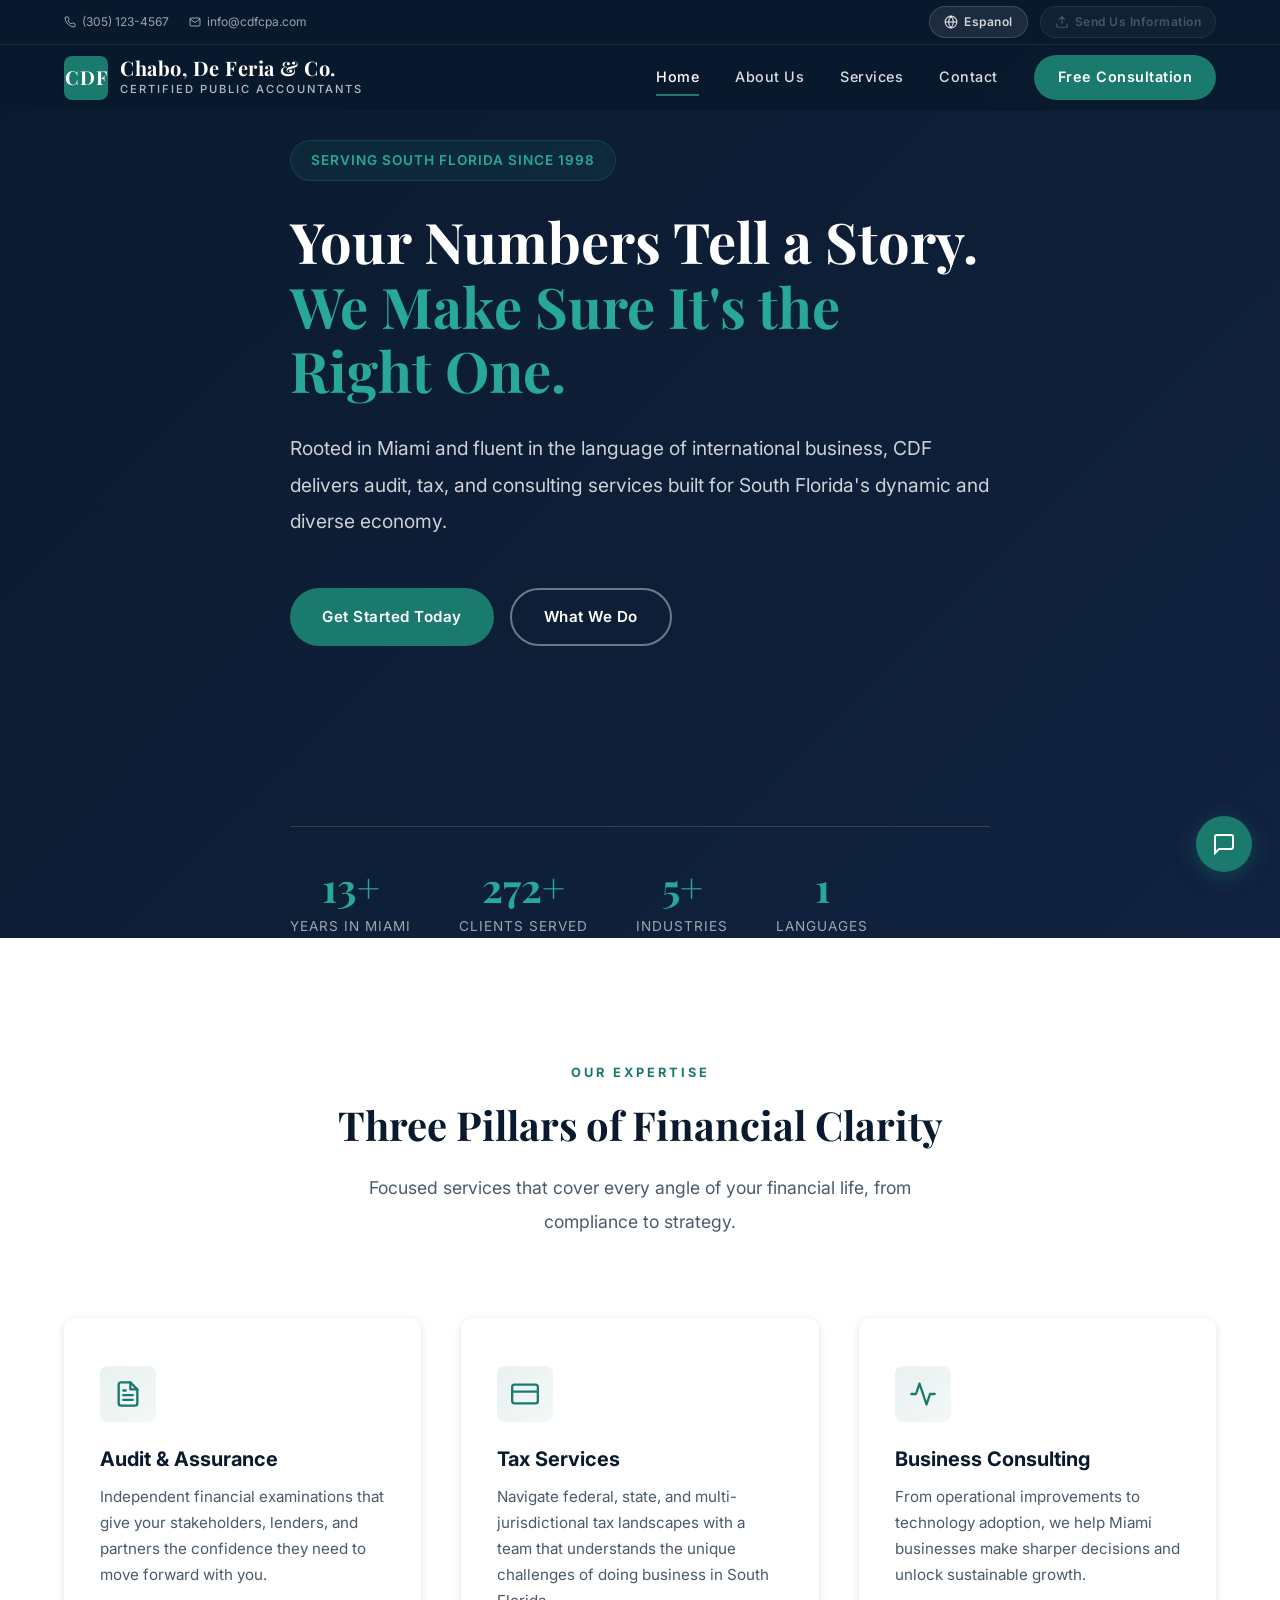
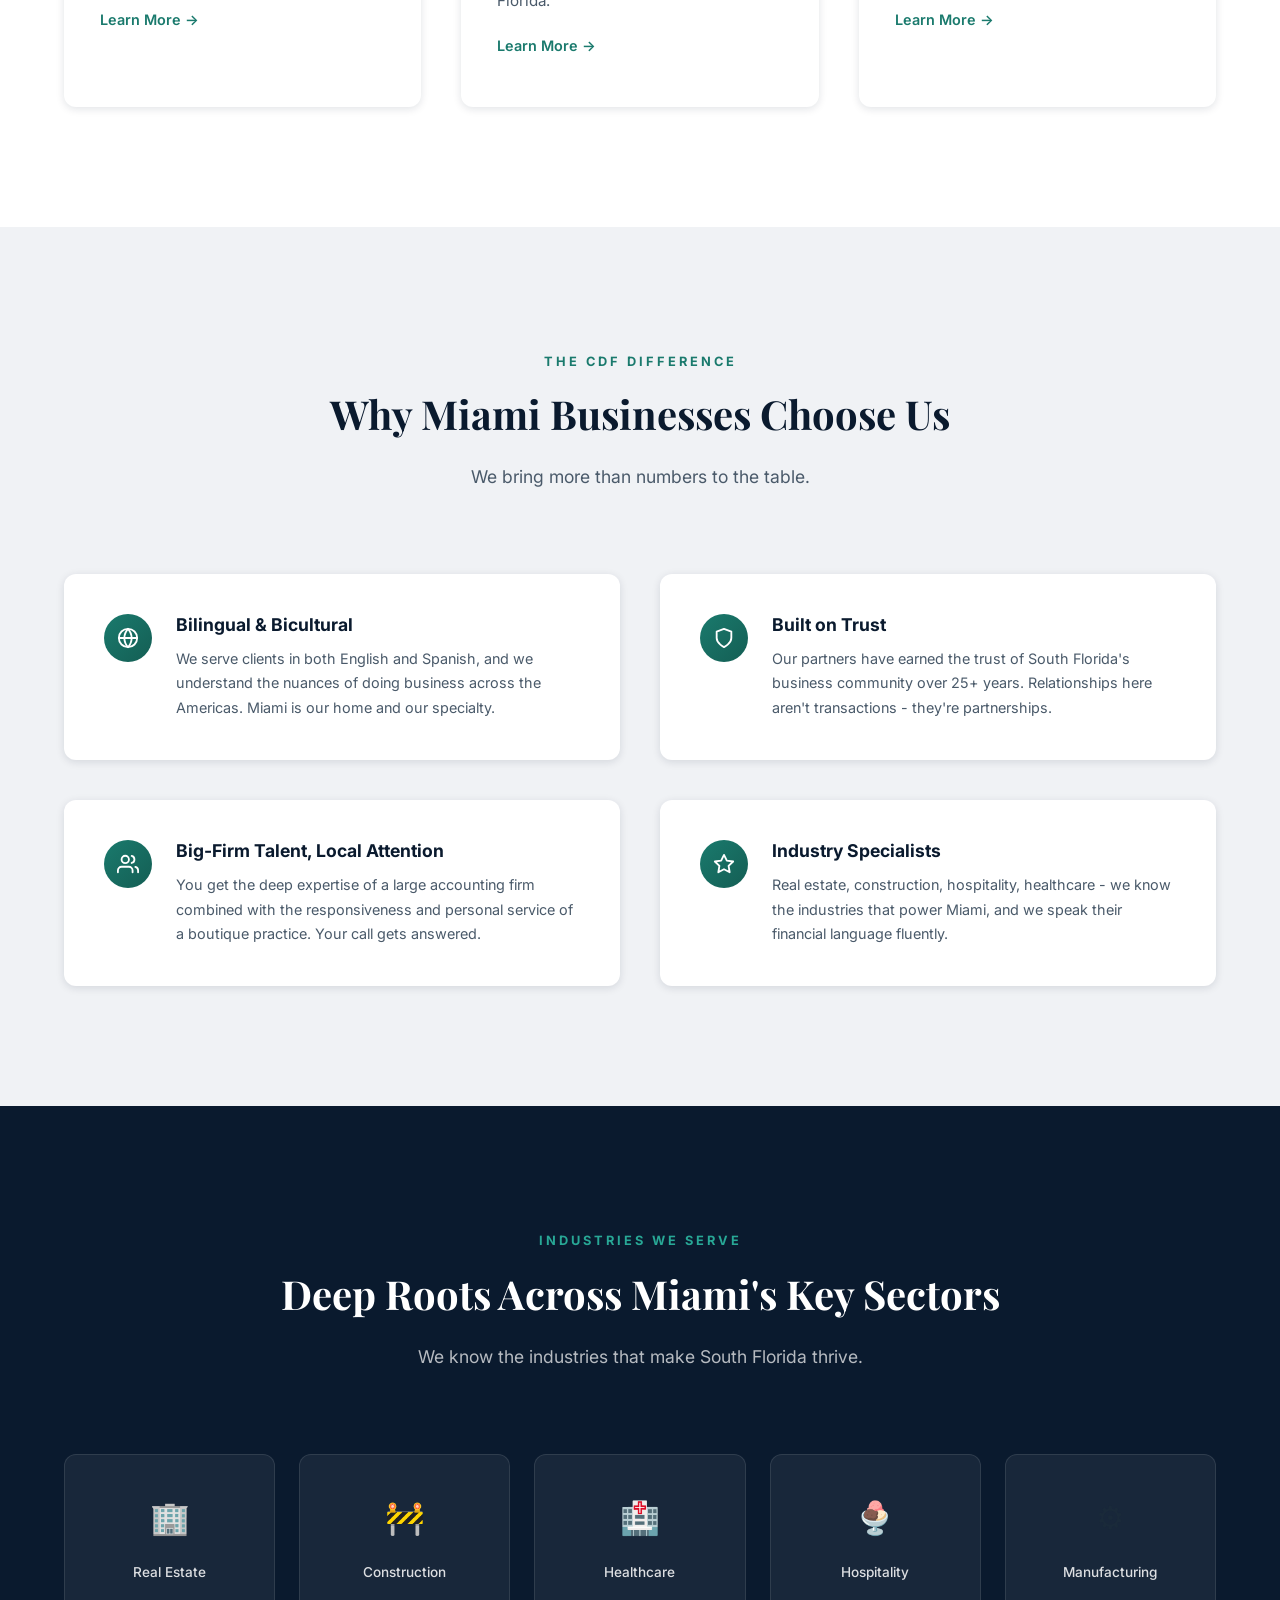
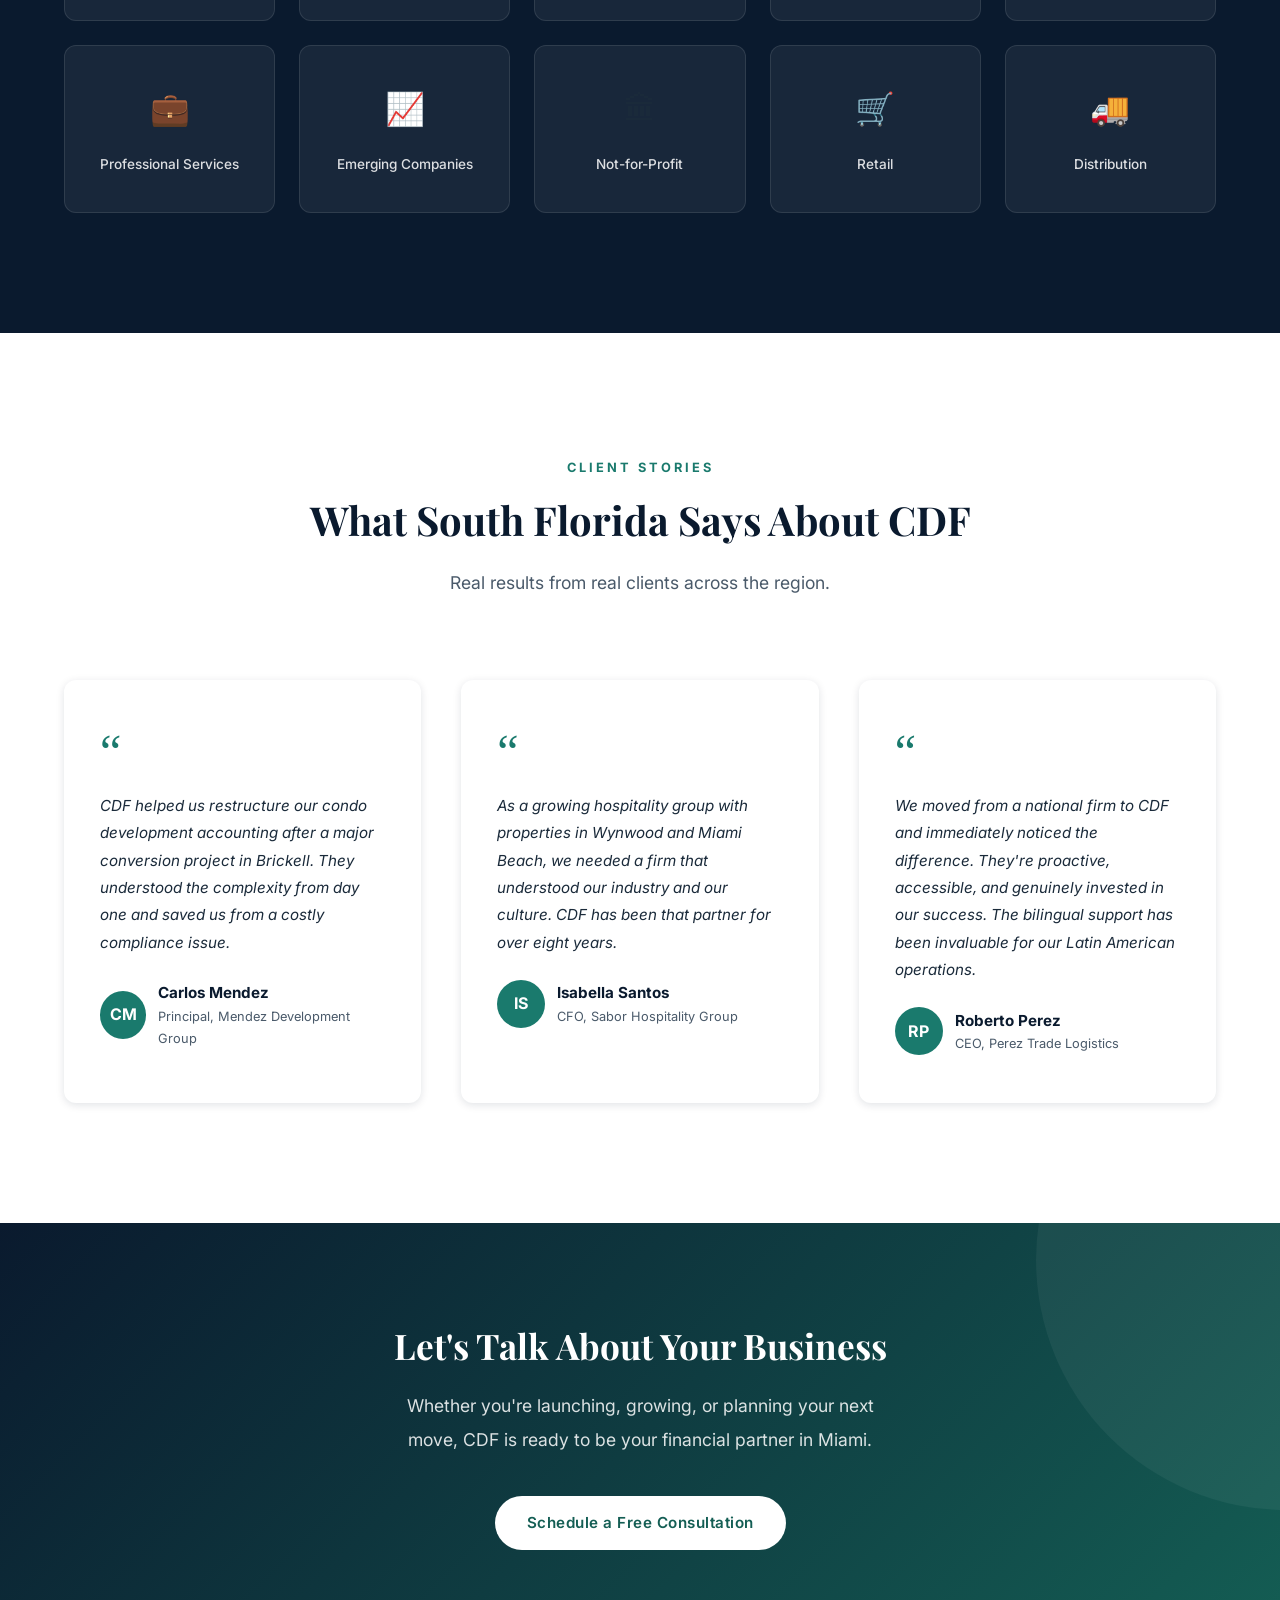
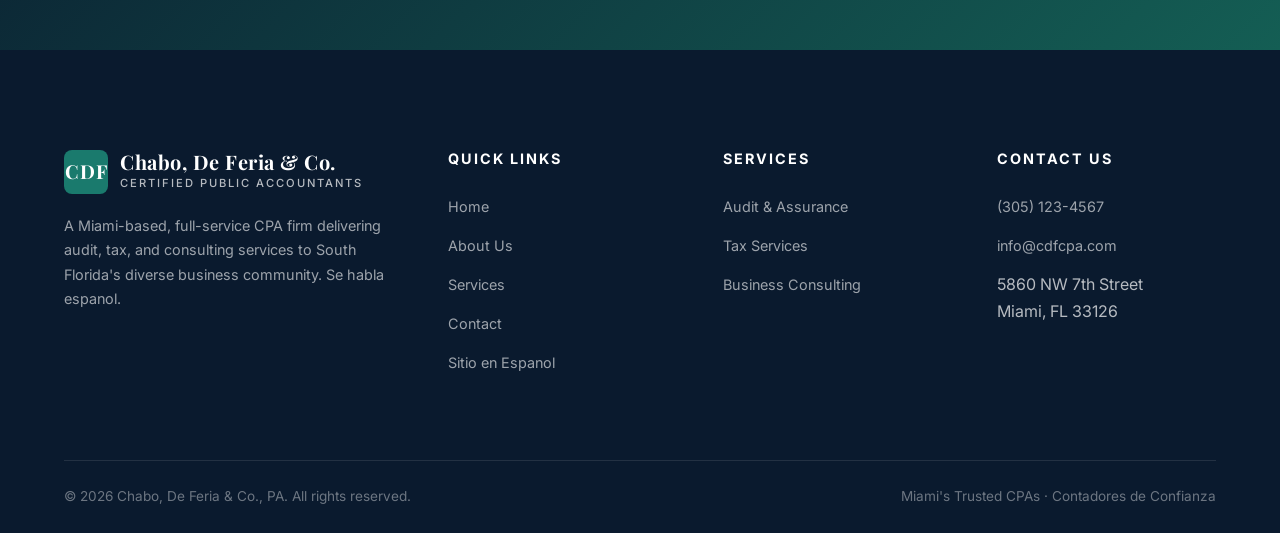
==== commit 33296a48: "Rename Upload Files button to Send Us Information Updated button text on all 8 pages (EN + ES). Span" ====
--- a/index.html
+++ b/index.html
@@ -33,7 +33,7 @@
                     </a>
                     <div class="upload-btn">
                         <svg viewBox="0 0 24 24" fill="none" stroke="currentColor" stroke-width="2"><path d="M21 15v4a2 2 0 0 1-2 2H5a2 2 0 0 1-2-2v-4"></path><polyline points="17 8 12 3 7 8"></polyline><line x1="12" y1="3" x2="12" y2="15"></line></svg>
-                        Upload Files
+                        Send Us Information
                         <span class="tooltip">Client portal coming soon</span>
                     </div>
                 </div>
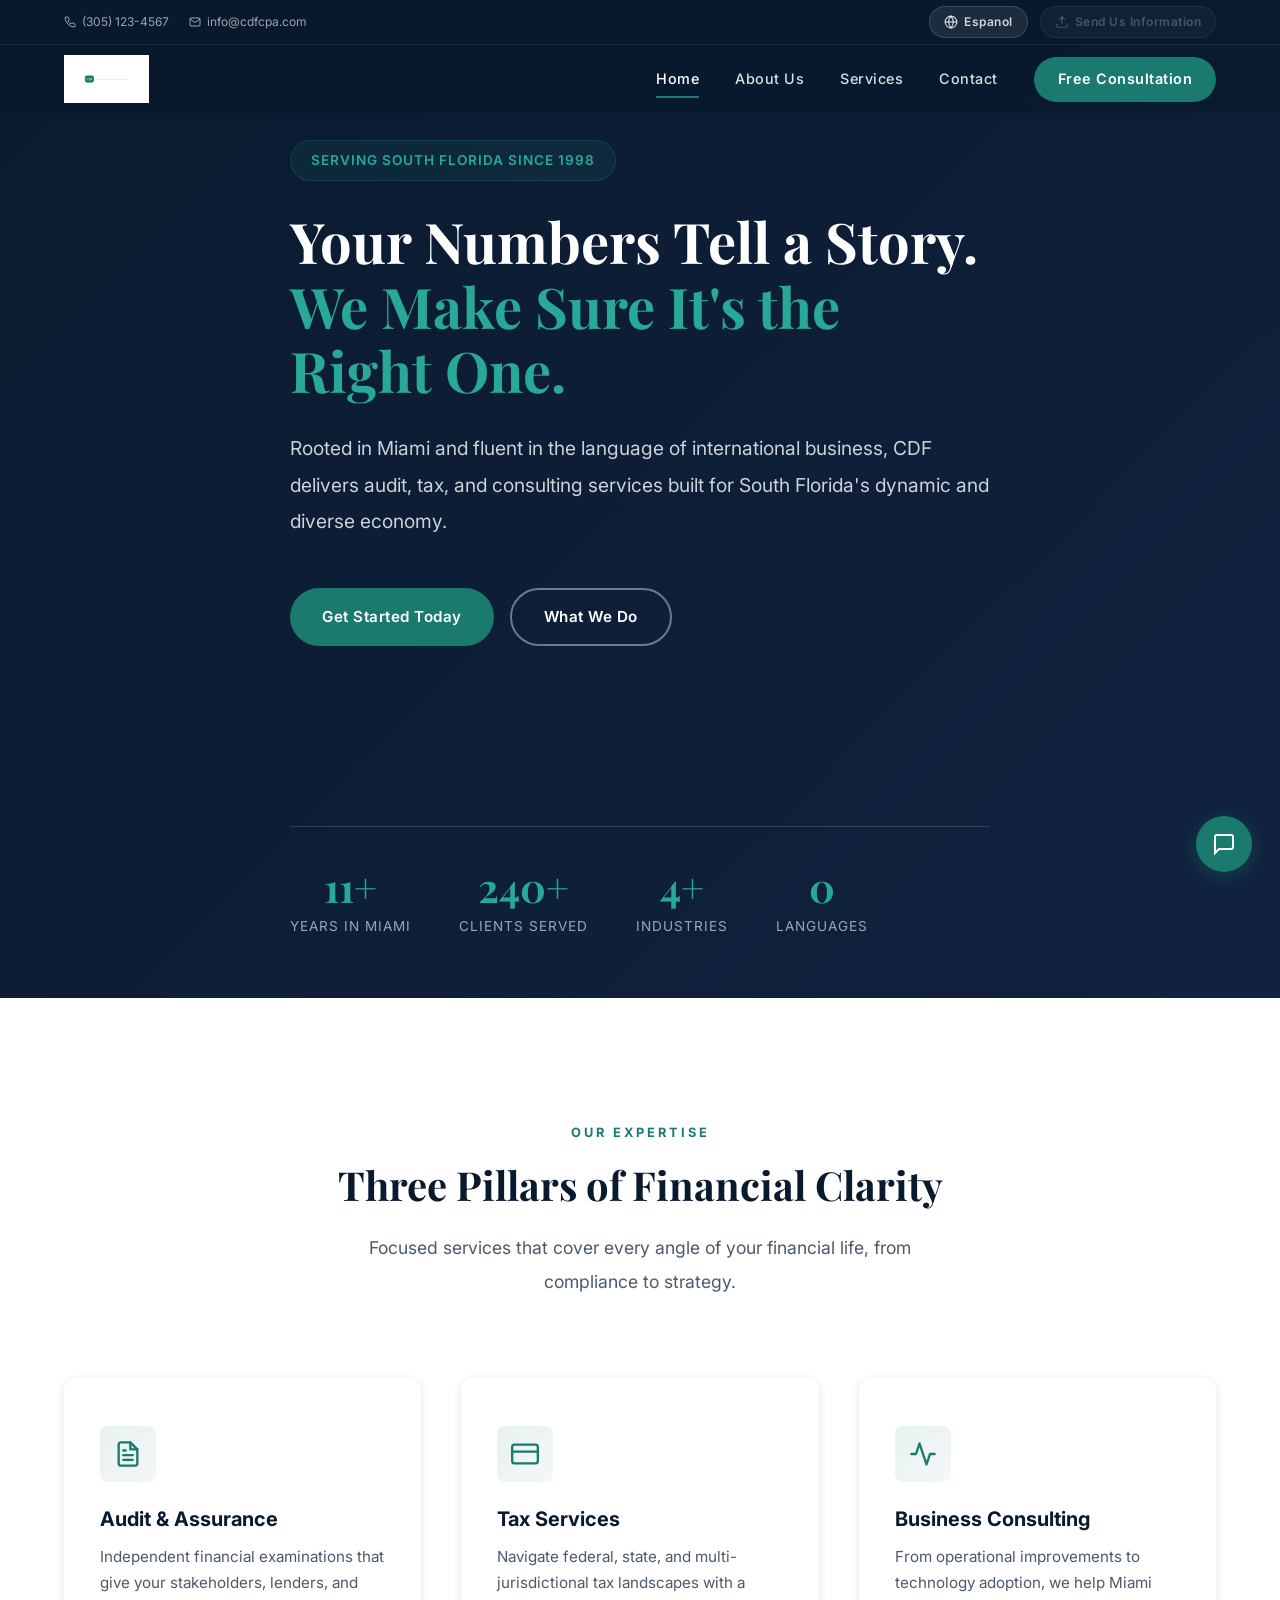
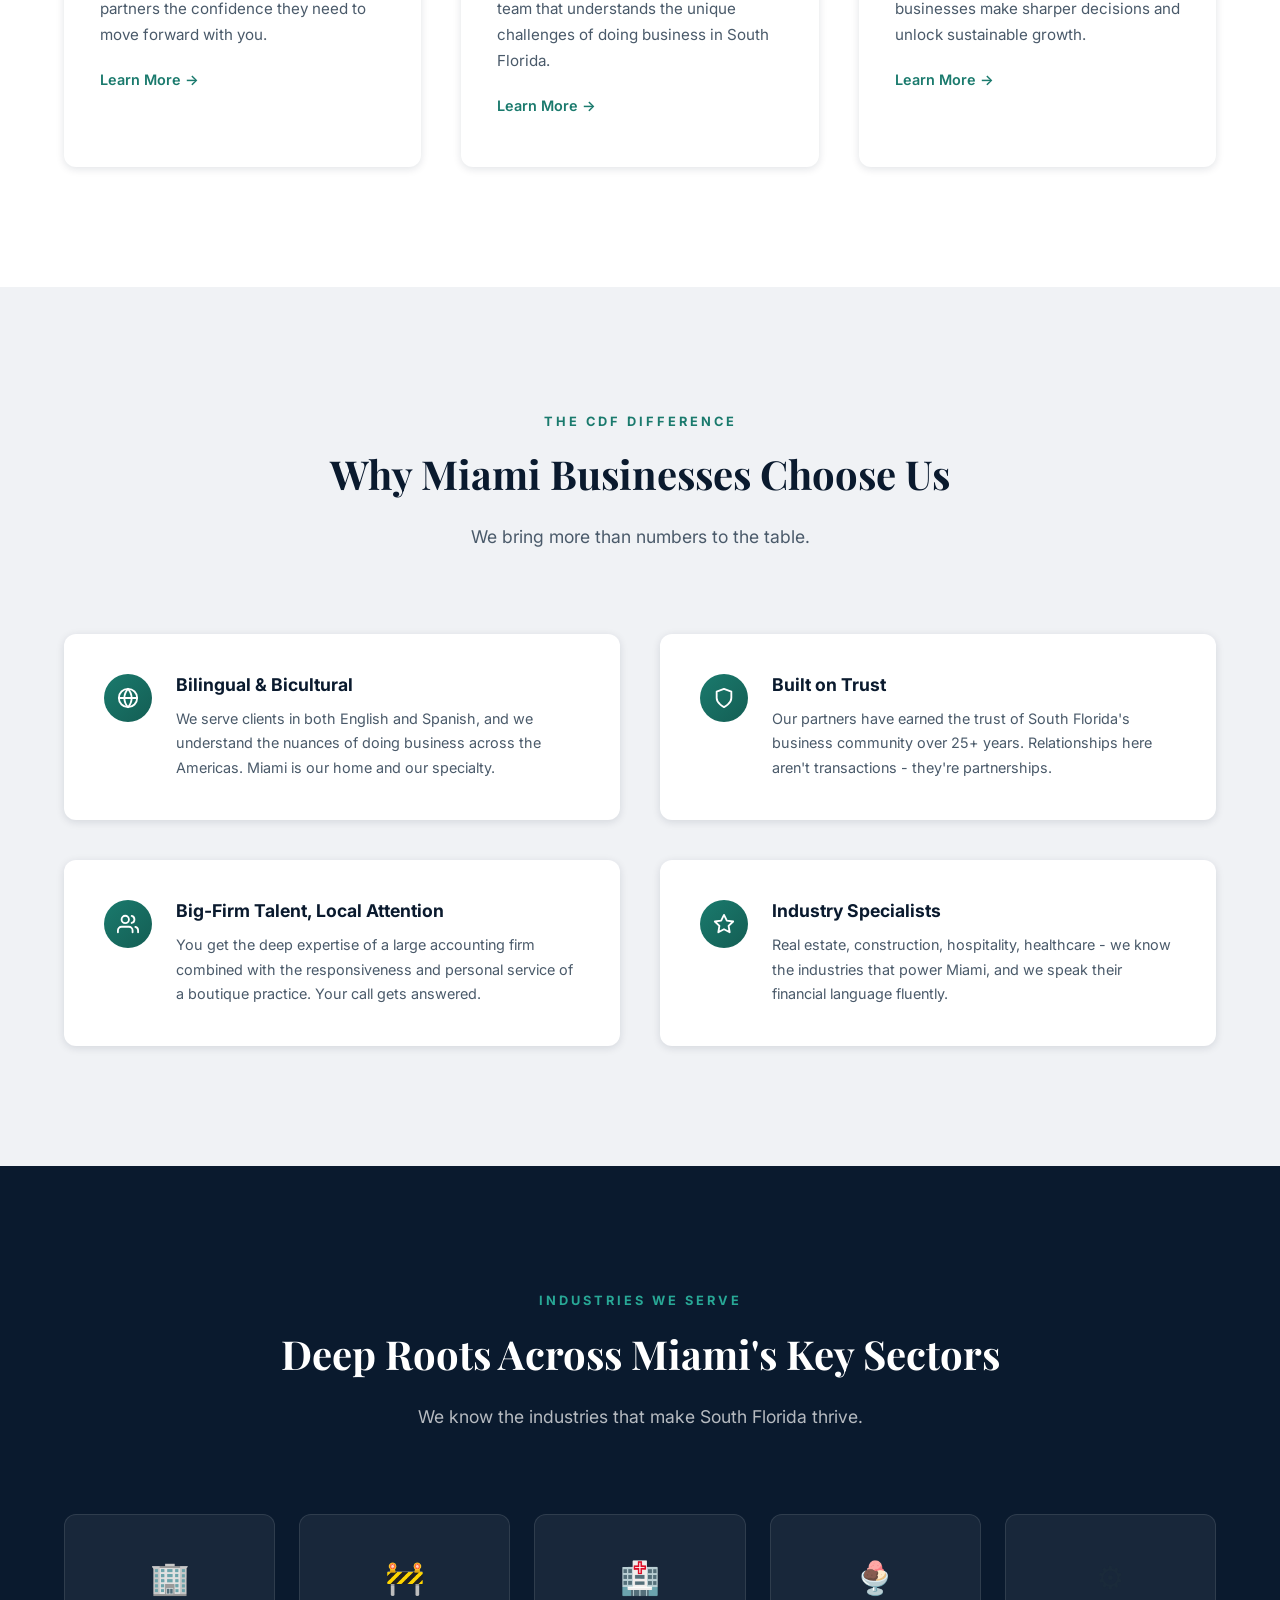
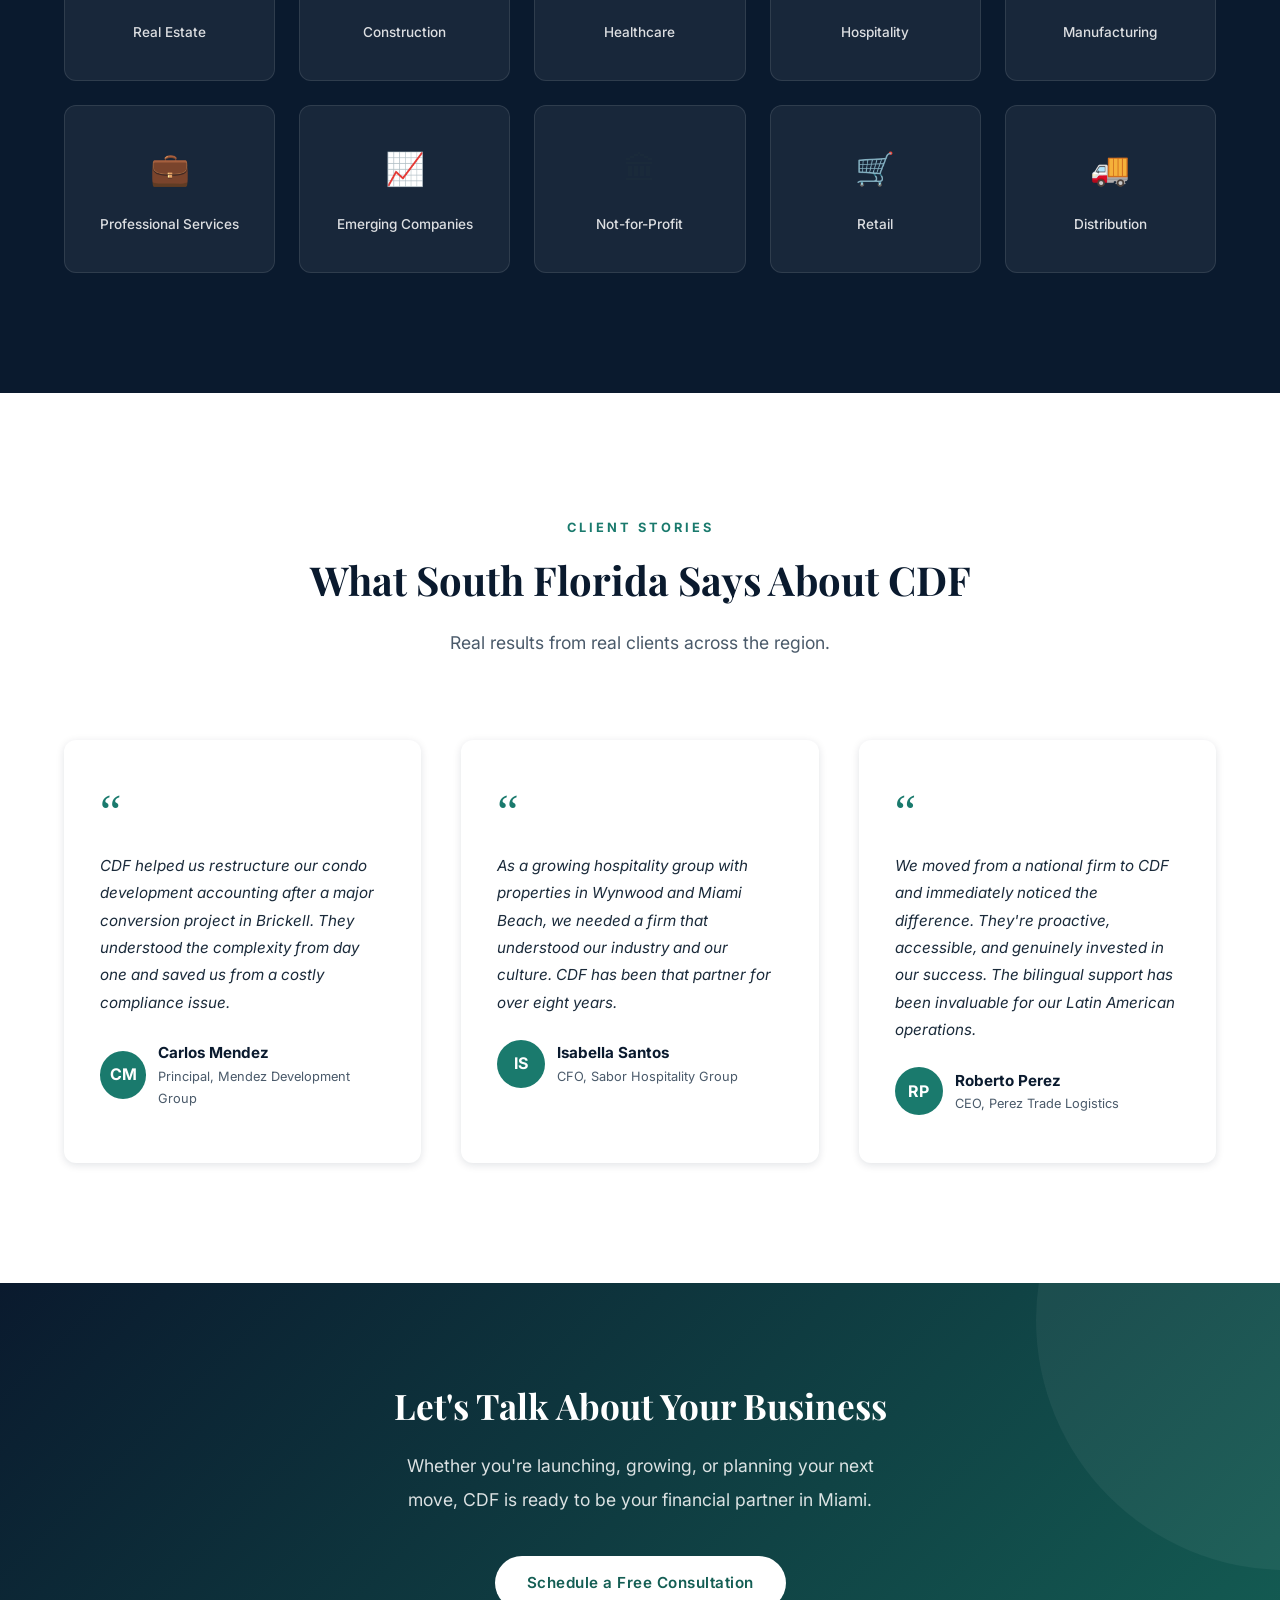
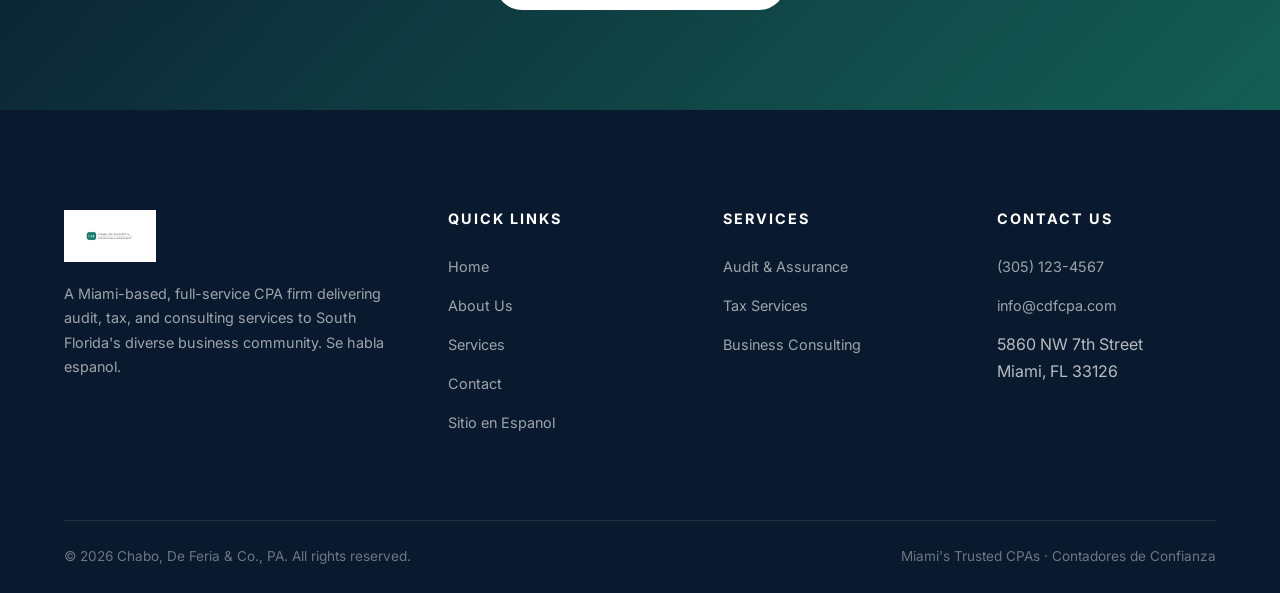
==== commit d0fdd00f: "Replace CSS logo with actual logo image files - Added logo-white.png (white on transparent, for head" ====
--- a/index.html
+++ b/index.html
@@ -42,11 +42,7 @@
         <div class="header-main">
             <div class="container">
                 <a href="index.html" class="logo">
-                    <div class="logo-mark">CDF</div>
-                    <div class="logo-text">
-                        <span class="firm-name">Chabo, De Feria & Co.</span>
-                        <span class="firm-subtitle">Certified Public Accountants</span>
-                    </div>
+                    <img src="images/logo-white.png" alt="CDF - Chabo, De Feria & Co., Certified Public Accountants">
                 </a>
                 <nav class="nav-menu" id="navMenu">
                     <a href="index.html" class="active">Home</a>
@@ -301,11 +297,7 @@
             <div class="footer-grid">
                 <div class="footer-brand">
                     <a href="index.html" class="logo">
-                        <div class="logo-mark">CDF</div>
-                        <div class="logo-text">
-                            <span class="firm-name">Chabo, De Feria & Co.</span>
-                            <span class="firm-subtitle">Certified Public Accountants</span>
-                        </div>
+                        <img src="images/logo-color.png" alt="CDF - Chabo, De Feria & Co., Certified Public Accountants">
                     </a>
                     <p>A Miami-based, full-service CPA firm delivering audit, tax, and consulting services to South Florida's diverse business community. Se habla espanol.</p>
                 </div>
--- a/css/styles.css
+++ b/css/styles.css
@@ -220,44 +220,15 @@
 .logo {
     display: flex;
     align-items: center;
-    gap: 12px;
-}
-
-.logo-mark {
-    width: 44px;
-    height: 44px;
-    background: var(--accent);
-    border-radius: var(--radius-sm);
-    display: flex;
-    align-items: center;
-    justify-content: center;
-    font-family: 'Playfair Display', serif;
-    font-weight: 700;
-    font-size: 1.2rem;
-    color: var(--white);
-    letter-spacing: 1px;
-}
-
-.logo-text {
-    display: flex;
-    flex-direction: column;
-}
-
-.logo-text .firm-name {
-    font-family: 'Playfair Display', serif;
-    font-size: 1.25rem;
-    font-weight: 700;
-    color: var(--white);
-    letter-spacing: 0.5px;
-    line-height: 1.2;
-}
-
-.logo-text .firm-subtitle {
-    font-size: 0.7rem;
-    color: rgba(255, 255, 255, 0.7);
-    text-transform: uppercase;
-    letter-spacing: 2px;
-    font-weight: 500;
+}
+
+.logo img {
+    height: 48px;
+    width: auto;
+}
+
+.footer .logo img {
+    height: 52px;
 }
 
 .nav-menu {
@@ -499,6 +470,7 @@
     gap: 48px;
     margin-top: 80px;
     padding-top: 40px;
+    padding-bottom: 60px;
     border-top: 1px solid rgba(255, 255, 255, 0.15);
 }
 
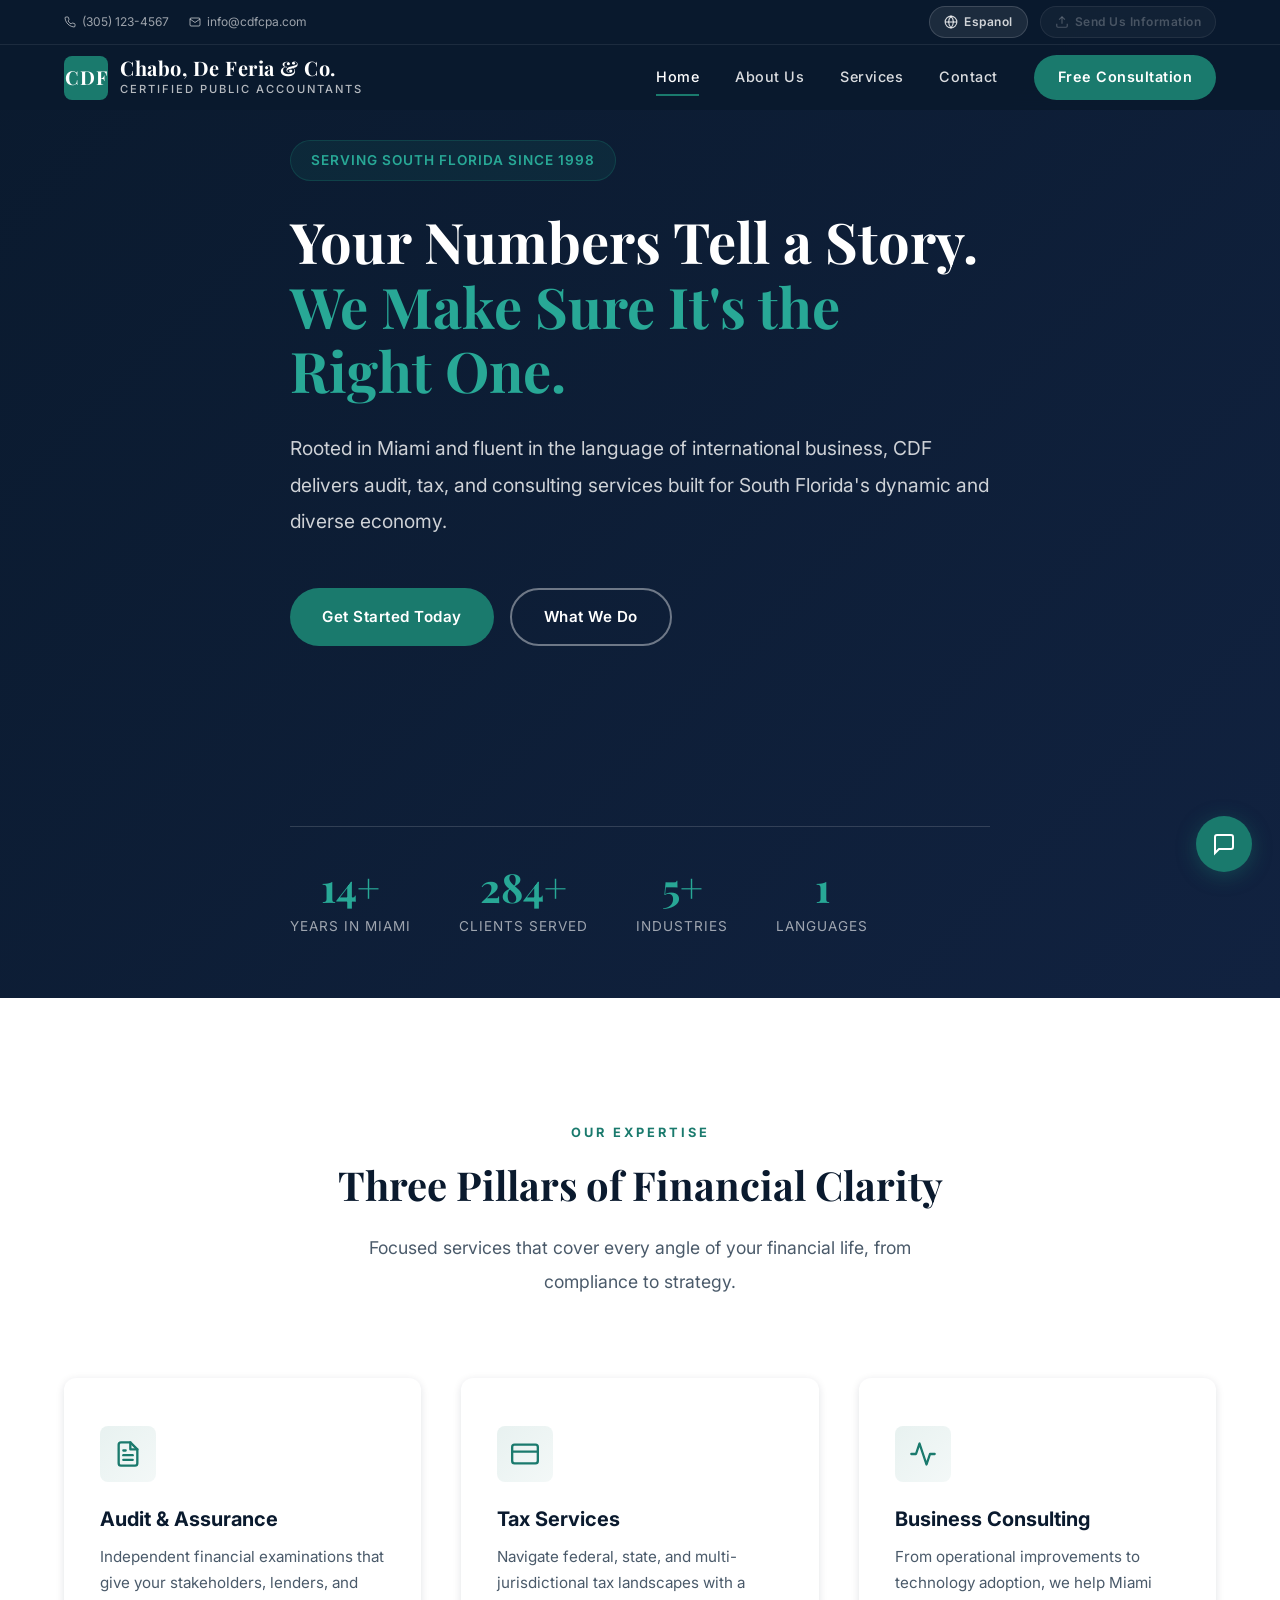
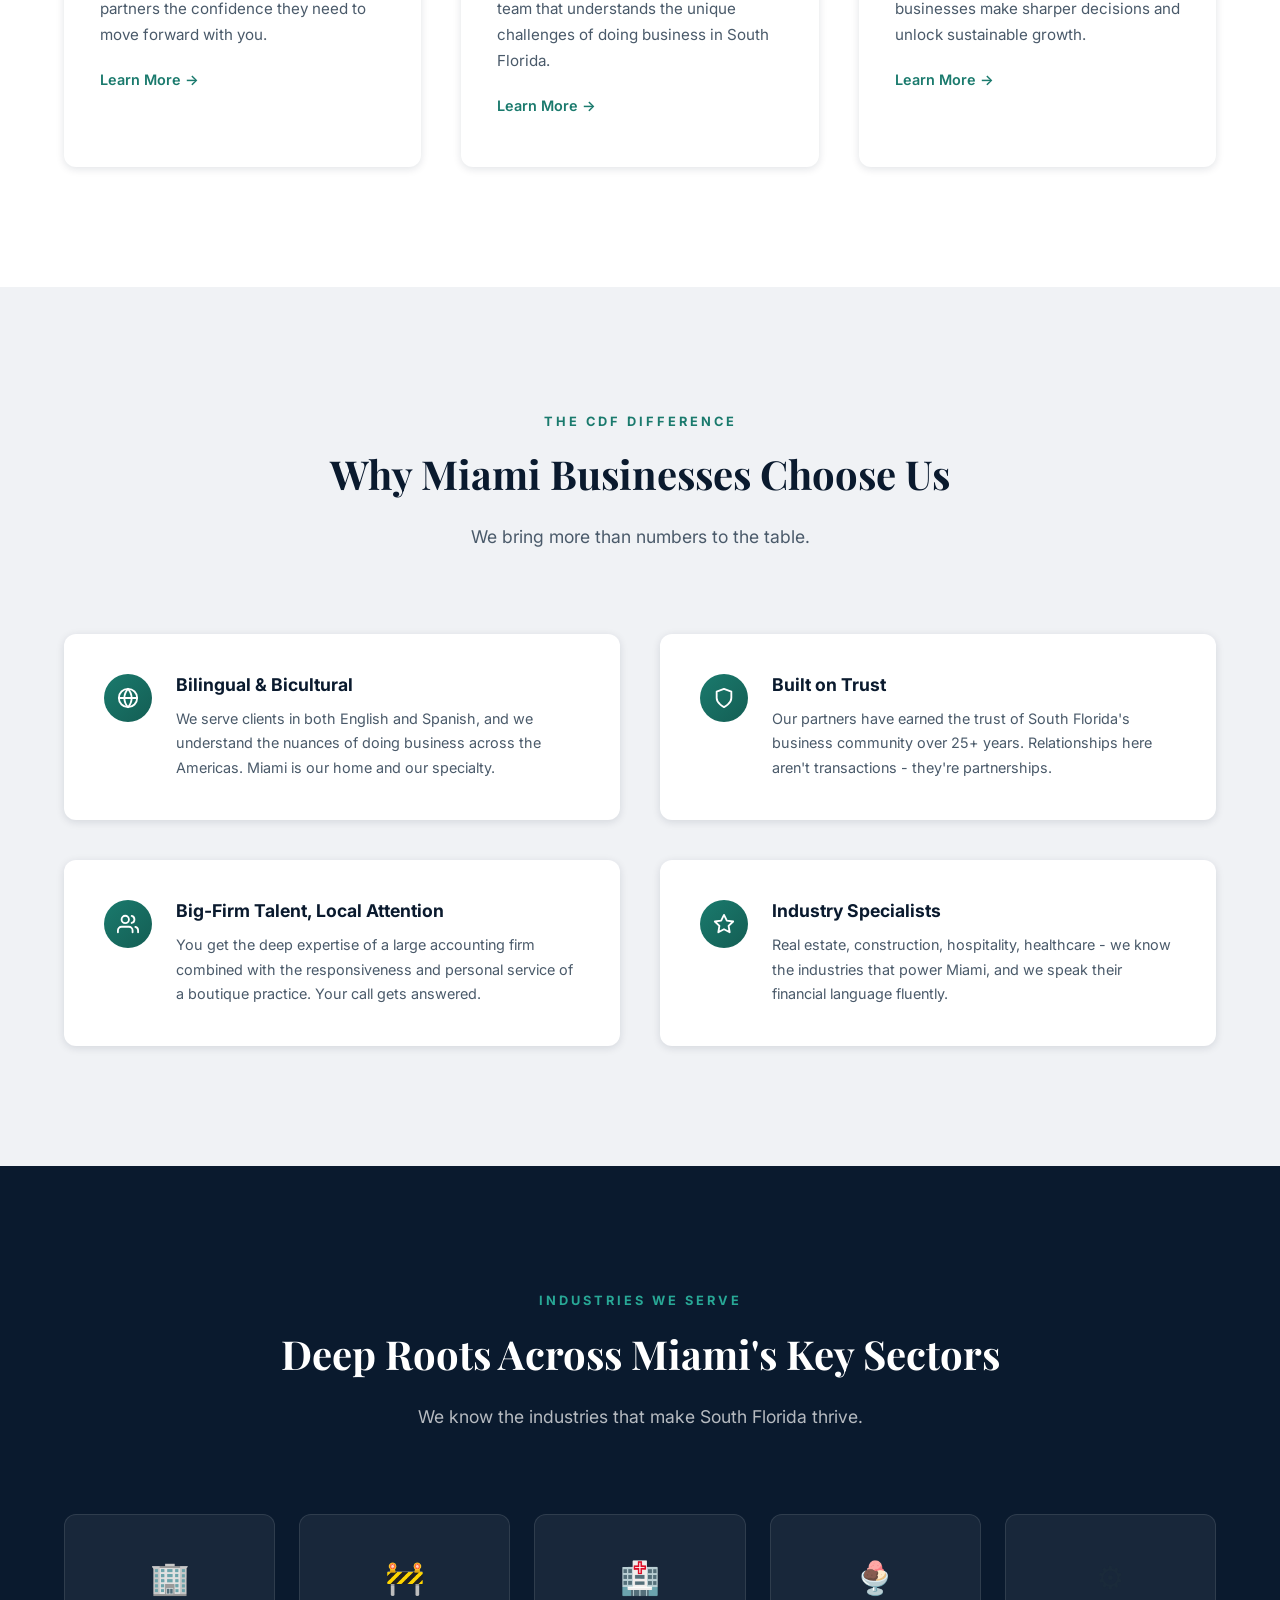
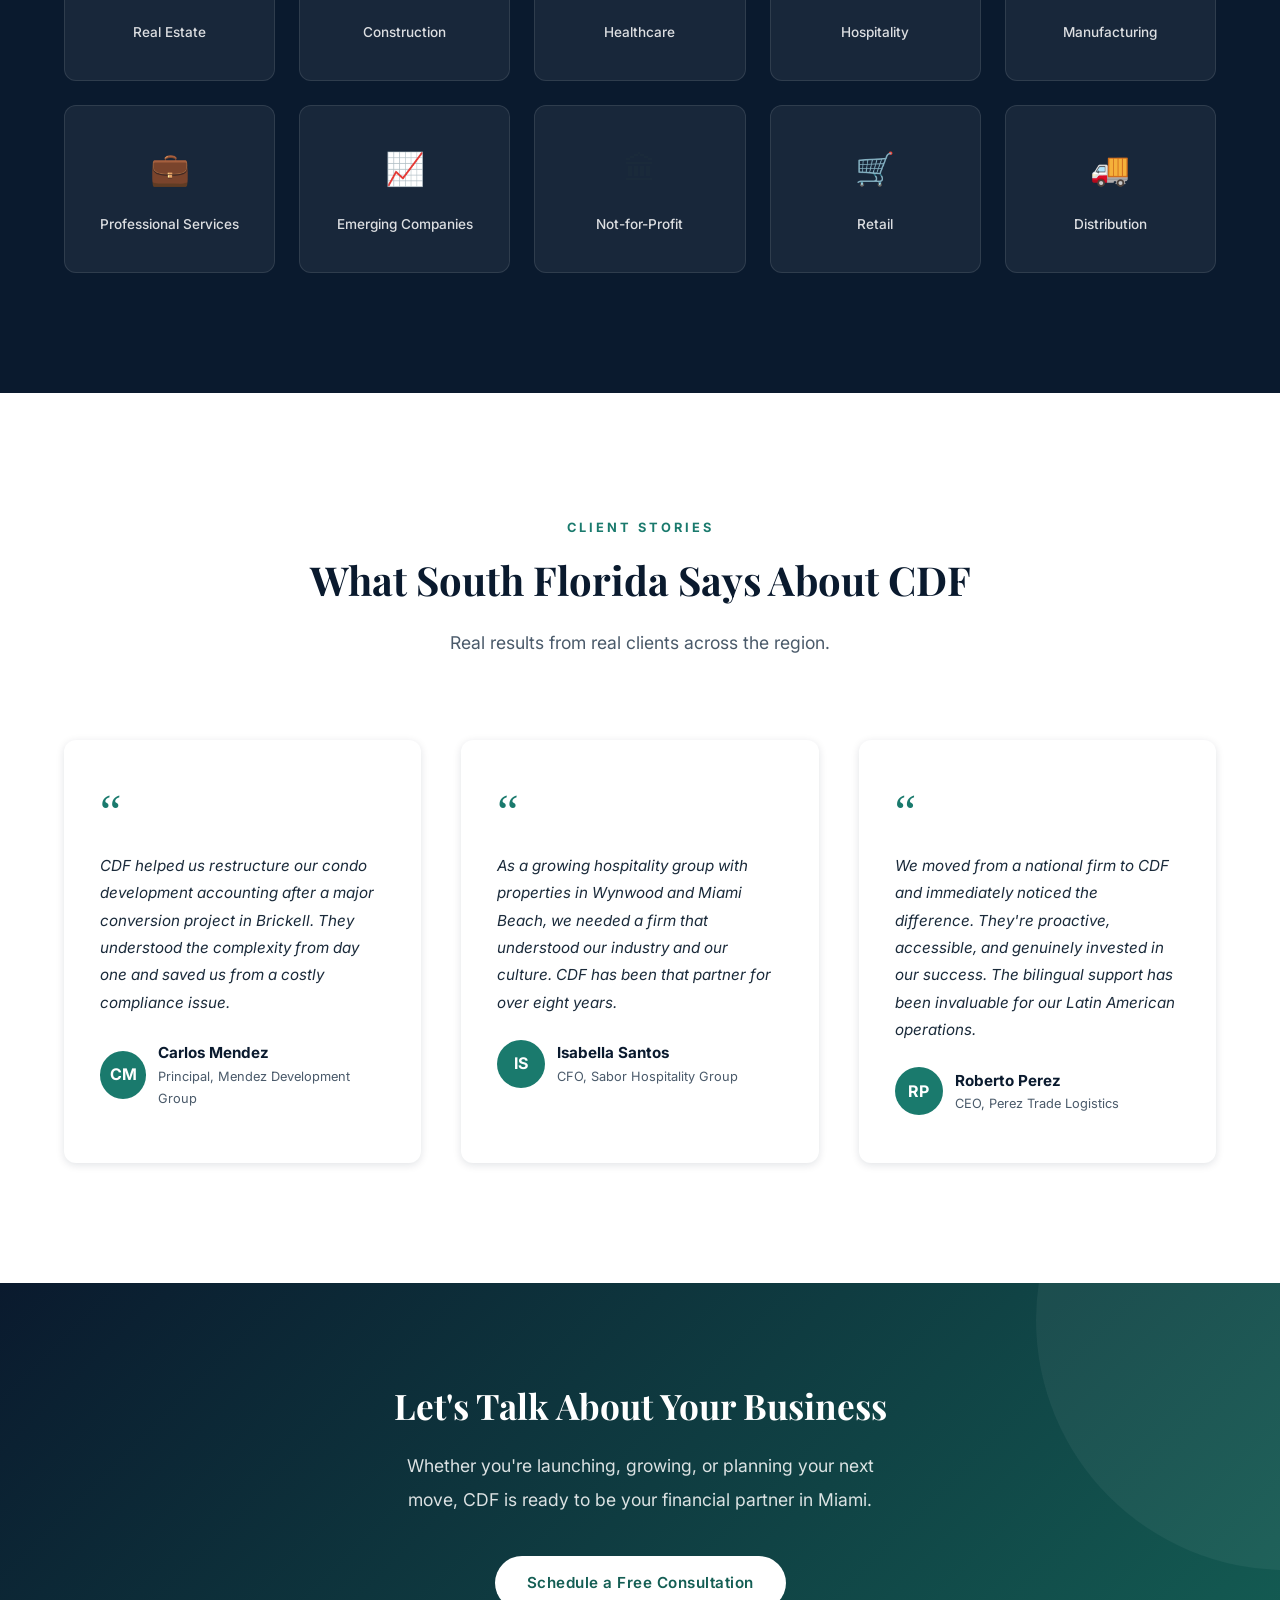
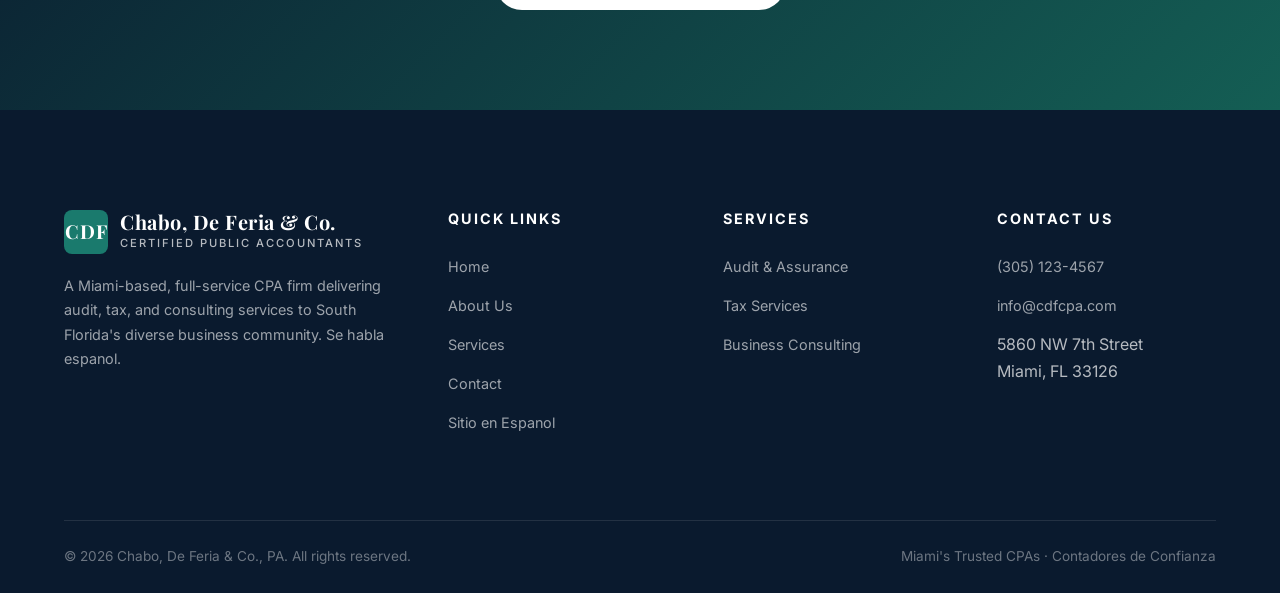
==== commit addfb4a2: "Revert "Replace CSS logo with actual logo image files" This reverts commit d0fdd00fafb816f415ceea7a7" ====
--- a/index.html
+++ b/index.html
@@ -42,7 +42,11 @@
         <div class="header-main">
             <div class="container">
                 <a href="index.html" class="logo">
-                    <img src="images/logo-white.png" alt="CDF - Chabo, De Feria & Co., Certified Public Accountants">
+                    <div class="logo-mark">CDF</div>
+                    <div class="logo-text">
+                        <span class="firm-name">Chabo, De Feria & Co.</span>
+                        <span class="firm-subtitle">Certified Public Accountants</span>
+                    </div>
                 </a>
                 <nav class="nav-menu" id="navMenu">
                     <a href="index.html" class="active">Home</a>
@@ -297,7 +301,11 @@
             <div class="footer-grid">
                 <div class="footer-brand">
                     <a href="index.html" class="logo">
-                        <img src="images/logo-color.png" alt="CDF - Chabo, De Feria & Co., Certified Public Accountants">
+                        <div class="logo-mark">CDF</div>
+                        <div class="logo-text">
+                            <span class="firm-name">Chabo, De Feria & Co.</span>
+                            <span class="firm-subtitle">Certified Public Accountants</span>
+                        </div>
                     </a>
                     <p>A Miami-based, full-service CPA firm delivering audit, tax, and consulting services to South Florida's diverse business community. Se habla espanol.</p>
                 </div>
--- a/css/styles.css
+++ b/css/styles.css
@@ -220,15 +220,44 @@
 .logo {
     display: flex;
     align-items: center;
-}
-
-.logo img {
-    height: 48px;
-    width: auto;
-}
-
-.footer .logo img {
-    height: 52px;
+    gap: 12px;
+}
+
+.logo-mark {
+    width: 44px;
+    height: 44px;
+    background: var(--accent);
+    border-radius: var(--radius-sm);
+    display: flex;
+    align-items: center;
+    justify-content: center;
+    font-family: 'Playfair Display', serif;
+    font-weight: 700;
+    font-size: 1.2rem;
+    color: var(--white);
+    letter-spacing: 1px;
+}
+
+.logo-text {
+    display: flex;
+    flex-direction: column;
+}
+
+.logo-text .firm-name {
+    font-family: 'Playfair Display', serif;
+    font-size: 1.25rem;
+    font-weight: 700;
+    color: var(--white);
+    letter-spacing: 0.5px;
+    line-height: 1.2;
+}
+
+.logo-text .firm-subtitle {
+    font-size: 0.7rem;
+    color: rgba(255, 255, 255, 0.7);
+    text-transform: uppercase;
+    letter-spacing: 2px;
+    font-weight: 500;
 }
 
 .nav-menu {
